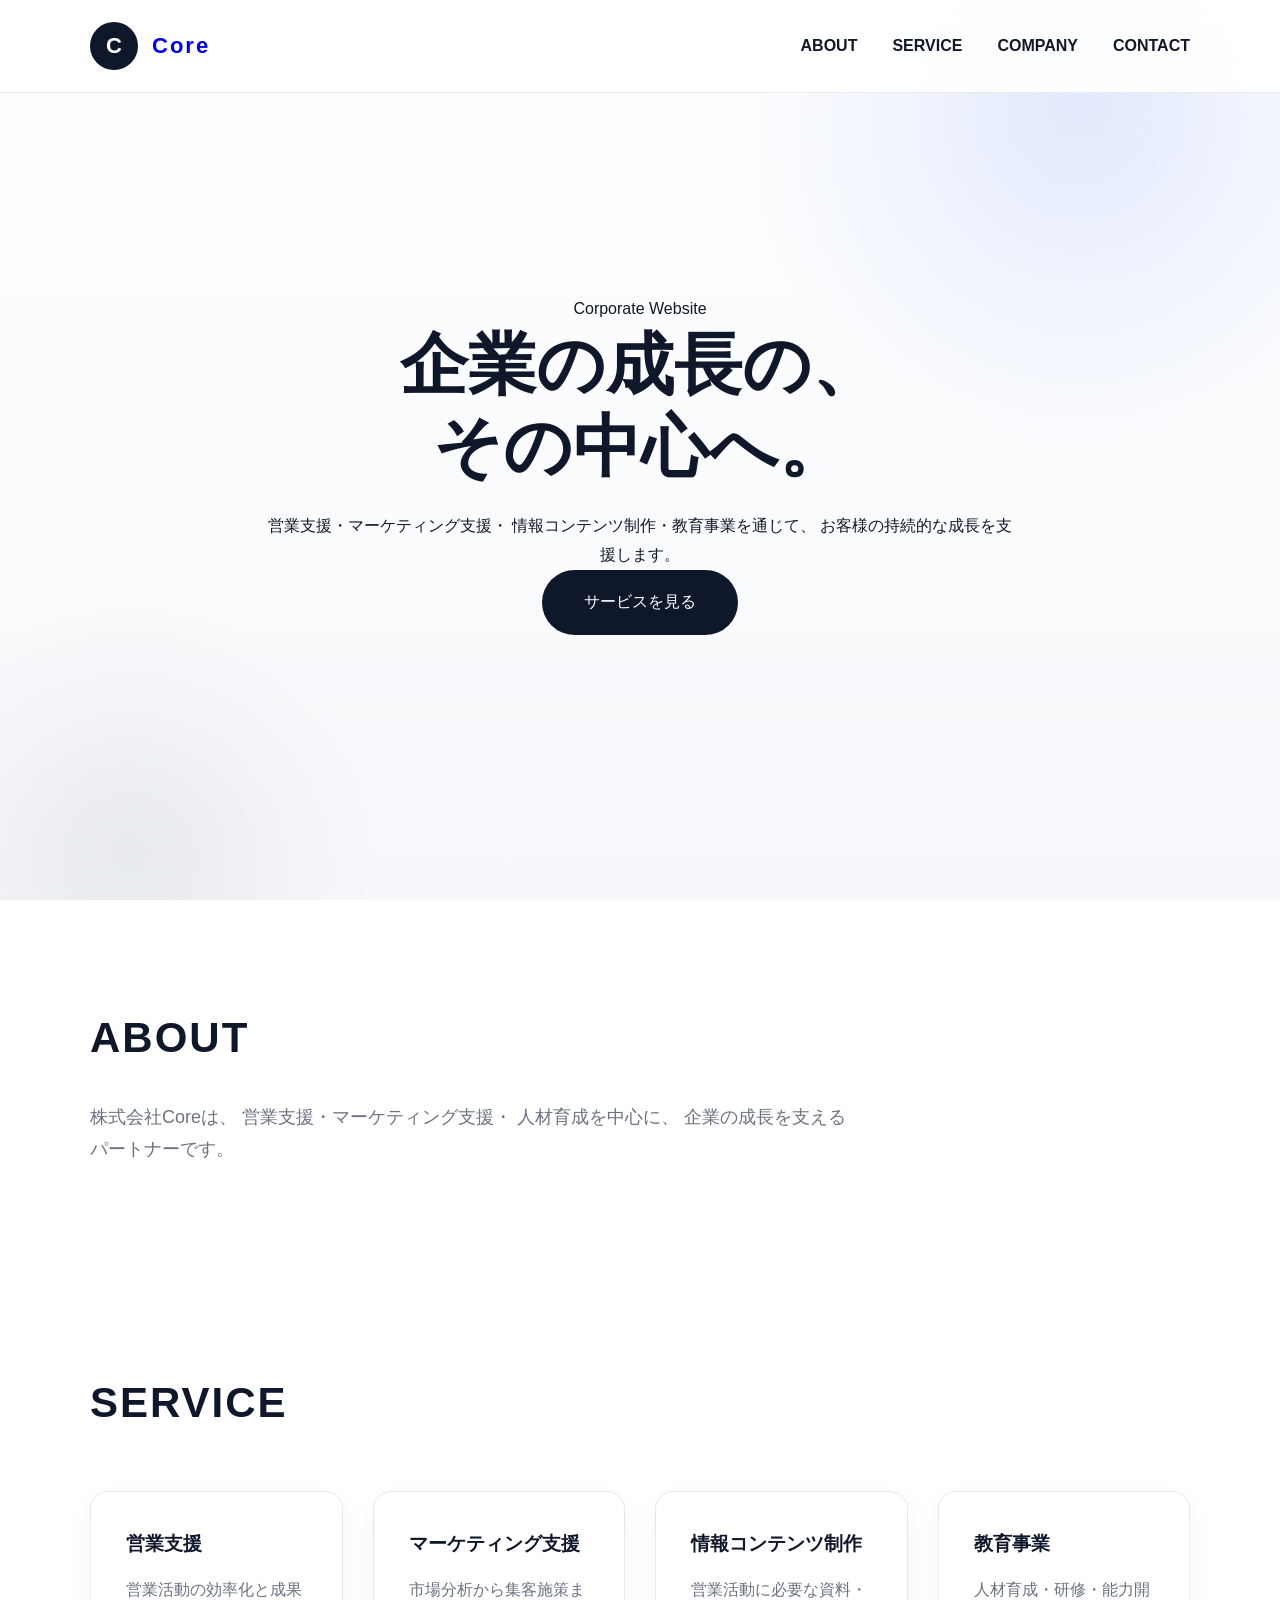
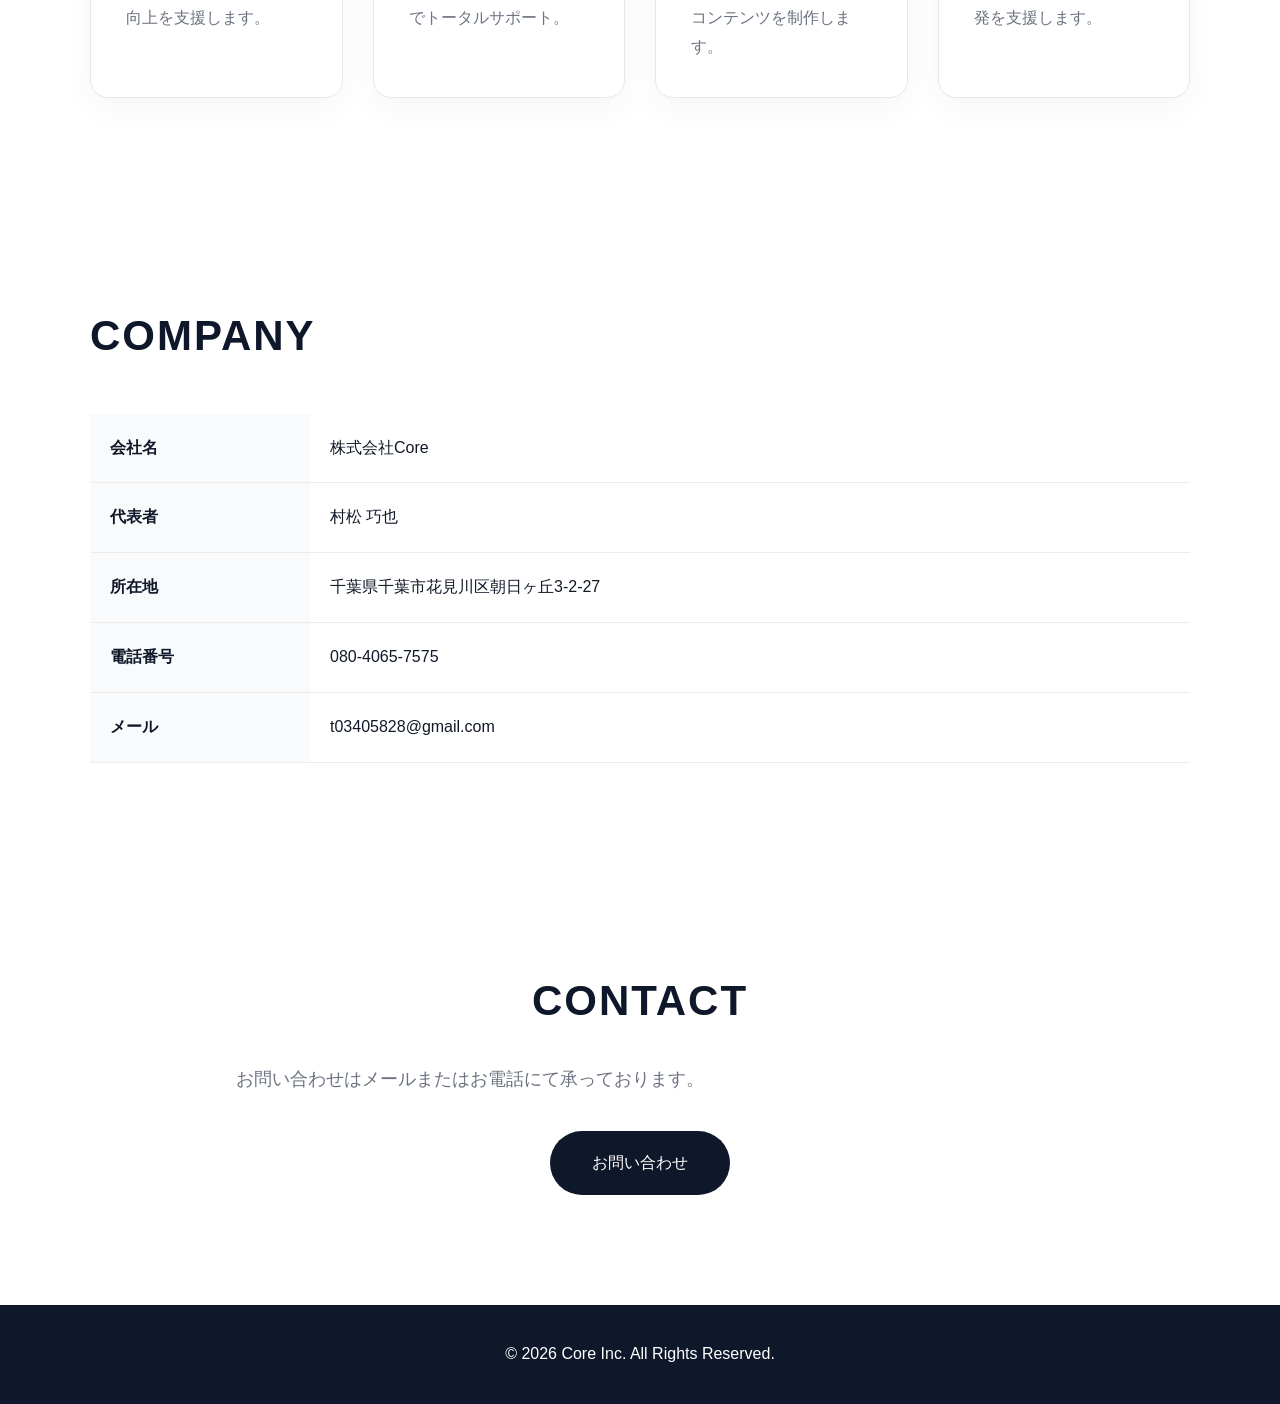
==== index.html @ c00c9715 "Add initial HTML, CSS, and JavaScript files for Core Corporate Website" ====
<!DOCTYPE html>
<html lang="ja">
<head>
    <meta charset="UTF-8">
    <meta name="viewport" content="width=device-width, initial-scale=1.0">
    <title>株式会社Core | 企業の成長の、その中心へ。</title>

    <meta name="description" content="株式会社Coreは営業支援・マーケティング支援・情報コンテンツ制作・教育事業を通じて企業の成長を支援します。">

    <link rel="stylesheet" href="css/style.css">
</head>

<body>

<header class="header">

    <div class="container">

        <a href="#" class="logo">

            <div class="logo-mark">
                C
            </div>

            <div class="logo-text">
                Core
            </div>

        </a>

        <nav>

            <ul>

                <li><a href="#about">ABOUT</a></li>

                <li><a href="#service">SERVICE</a></li>

                <li><a href="#company">COMPANY</a></li>

                <li><a href="#contact">CONTACT</a></li>

            </ul>

        </nav>

    </div>

</header>


<section class="hero">

    <div class="hero-inner">

        <p class="hero-sub">
            Corporate Website
        </p>

        <h1>

            企業の成長の、
            <br>
            その中心へ。

        </h1>

        <p class="hero-text">

            営業支援・マーケティング支援・
            情報コンテンツ制作・教育事業を通じて、
            お客様の持続的な成長を支援します。

        </p>

        <a href="#service" class="button">

            サービスを見る

        </a>

    </div>

</section>


<section id="about" class="section">

    <div class="container">

        <h2>
            ABOUT
        </h2>

        <p class="section-text">

            株式会社Coreは、
            営業支援・マーケティング支援・
            人材育成を中心に、
            企業の成長を支えるパートナーです。

        </p>

    </div>

</section>


<section id="service" class="section">

    <div class="container">

        <h2>
            SERVICE
        </h2>

        <div class="service-grid">

            <div class="card">

                <h3>
                    営業支援
                </h3>

                <p>

                    営業活動の効率化と成果向上を支援します。

                </p>

            </div>

            <div class="card">

                <h3>

                    マーケティング支援

                </h3>

                <p>

                    市場分析から集客施策までトータルサポート。

                </p>

            </div>

            <div class="card">

                <h3>

                    情報コンテンツ制作

                </h3>

                <p>

                    営業活動に必要な資料・コンテンツを制作します。

                </p>

            </div>

            <div class="card">

                <h3>

                    教育事業

                </h3>

                <p>

                    人材育成・研修・能力開発を支援します。

                </p>

            </div>

        </div>

    </div>

</section>


<section id="company" class="section">

    <div class="container">

        <h2>

            COMPANY

        </h2>

        <table class="company-table">

            <tr>

                <th>会社名</th>

                <td>株式会社Core</td>

            </tr>

            <tr>

                <th>代表者</th>

                <td>村松 巧也</td>

            </tr>

            <tr>

                <th>所在地</th>

                <td>千葉県千葉市花見川区朝日ヶ丘3-2-27</td>

            </tr>

            <tr>

                <th>電話番号</th>

                <td>080-4065-7575</td>

            </tr>

            <tr>

                <th>メール</th>

                <td>t03405828@gmail.com</td>

            </tr>

        </table>

    </div>

</section>

<section id="contact" class="section">

    <div class="container">

        <h2>

            CONTACT

        </h2>

        <p class="section-text">

            お問い合わせはメールまたはお電話にて承っております。

        </p>

        <a class="button" href="mailto:t03405828@gmail.com">

            お問い合わせ

        </a>

    </div>

</section>

<footer>

    <div class="container">

        <p>

            © 2026 Core Inc. All Rights Reserved.

        </p>

    </div>

</footer>

<script src="js/script.js"></script>

</body>
</html>
---- css/style.css ----
/* ===================================
   Core Corporate Website
   Version 1.0
=================================== */

*{
    margin:0;
    padding:0;
    box-sizing:border-box;
}

html{
    scroll-behavior:smooth;
}

body{

    font-family:
    "Yu Gothic",
    "Hiragino Sans",
    sans-serif;

    background:#ffffff;

    color:#111827;

    line-height:1.8;
}

img{
    max-width:100%;
}

a{
    text-decoration:none;
}

ul{
    list-style:none;
}

/* =======================
Container
======================= */

.container{

    width:min(1100px,90%);
    margin:auto;

}

/* =======================
Header
======================= */

.header{

    position:fixed;

    top:0;

    width:100%;

    background:rgba(255,255,255,.92);

    backdrop-filter:blur(12px);

    z-index:999;

    border-bottom:1px solid #ececec;

}

.header .container{

    display:flex;

    justify-content:space-between;

    align-items:center;

    padding:22px 0;

}

.logo{

    display:flex;

    align-items:center;

    gap:14px;

}

.logo-mark{

    width:48px;

    height:48px;

    border-radius:50%;

    background:#0F172A;

    color:white;

    display:flex;

    align-items:center;

    justify-content:center;

    font-size:22px;

    font-weight:bold;

}

.logo-text{

    font-size:22px;

    font-weight:700;

    letter-spacing:2px;

}

/* =======================
Navigation
======================= */

nav ul{

    display:flex;

    gap:35px;

}

nav a{

    color:#111827;

    font-weight:600;

    transition:.3s;

}

nav a:hover{

    color:#2563EB;

}

/* =======================
Hero
======================= */

.hero{

    min-height:100vh;

    display:flex;

    justify-content:center;

    align-items:center;

    text-align:center;

    padding:120px 20px 80px;

    background:

    linear-gradient(
    180deg,
    #ffffff,
    #f6f8fb
    );

}

.hero-inner{

    max-width:760px;

}

.catch{

    color:#2563EB;

    letter-spacing:4px;

    font-weight:700;

    margin-bottom:25px;

}

.hero h1{

    font-size:68px;

    color:#0F172A;

    line-height:1.2;

    margin-bottom:25px;

}

.lead{

    font-size:20px;

    color:#4B5563;

    margin-bottom:45px;

}

/* =======================
Button
======================= */

.button{

    display:inline-block;

    background:#0F172A;

    color:white;

    padding:18px 42px;

    border-radius:50px;

    transition:.35s;

}

.button:hover{

    background:#2563EB;

    transform:translateY(-3px);

}

/* =======================
Concept
======================= */

.concept{

    padding:120px 0;

}

.concept h2{

    font-size:54px;

    color:#0F172A;

    margin-top:80px;

}

.concept p{

    color:#6B7280;

    font-size:20px;

    margin-top:15px;

}

/* =======================
Footer
======================= */

footer{

    background:#0F172A;

    color:white;

    text-align:center;

    padding:35px 0;

}

/* =======================
Responsive
======================= */

@media(max-width:768px){

nav{

display:none;

}

.hero h1{

font-size:42px;

}

.catch{

font-size:14px;

}

.lead{

font-size:17px;

}

.concept h2{

font-size:34px;

}

}
/* ===================================
   Section
=================================== */

.section{
    padding:100px 0;
}

.section h2{
    font-size:42px;
    color:#0F172A;
    margin-bottom:25px;
    letter-spacing:2px;
}

.section-text{
    max-width:760px;
    color:#6B7280;
    font-size:18px;
}

/* ===================================
   Service
=================================== */

.service-grid{
    display:grid;
    grid-template-columns:repeat(auto-fit,minmax(240px,1fr));
    gap:30px;
    margin-top:50px;
}

.card{

    background:#fff;

    border:1px solid #e5e7eb;

    border-radius:18px;

    padding:35px;

    transition:.3s;

    box-shadow:0 10px 30px rgba(0,0,0,.04);

}

.card:hover{

    transform:translateY(-8px);

    box-shadow:0 20px 45px rgba(0,0,0,.10);

}

.card h3{

    color:#0F172A;

    margin-bottom:15px;

}

.card p{

    color:#6B7280;

}

/* ===================================
   Company
=================================== */

.company-table{

    width:100%;

    border-collapse:collapse;

    margin-top:40px;

}

.company-table th,
.company-table td{

    padding:20px;

    border-bottom:1px solid #ececec;

}

.company-table th{

    width:220px;

    background:#f8fafc;

    text-align:left;

}

/* ===================================
   Contact
=================================== */

#contact{

    text-align:center;

}

#contact .button{

    margin-top:35px;

}

/* ===================================
   Hero Animation
=================================== */

.hero-inner{

    animation:fadeUp 1s ease;

}

@keyframes fadeUp{

    from{

        opacity:0;

        transform:translateY(30px);

    }

    to{

        opacity:1;

        transform:translateY(0);

    }

}
/* =========================
Scroll Animation
========================= */

.section{

    opacity:0;

    transform:translateY(60px);

    transition:1s;

}

.section.show{

    opacity:1;

    transform:translateY(0);

}

/* =========================
Scroll Animation
========================= */

.section{

    opacity:0;

    transform:translateY(60px);

    transition:1s;

}

.section.show{

    opacity:1;

    transform:translateY(0);

}

/* ===========================
   Premium Design Upgrade
=========================== */

/* Hero背景 */

.hero{

    position:relative;
    overflow:hidden;

}

.hero::before{

    content:"";

    position:absolute;

    width:700px;
    height:700px;

    background:radial-gradient(circle,#2563EB22,transparent 70%);

    top:-250px;
    right:-150px;

    border-radius:50%;

}

.hero::after{

    content:"";

    position:absolute;

    width:500px;
    height:500px;

    background:radial-gradient(circle,#0F172A10,transparent 70%);

    bottom:-200px;
    left:-120px;

    border-radius:50%;

}

/* Heroを前面へ */

.hero-inner{

    position:relative;
    z-index:2;

}

/* カード */

.card{

    backdrop-filter:blur(12px);

}

/* ボタン */

.button{

    position:relative;

    overflow:hidden;

}

.button::before{

    content:"";

    position:absolute;

    left:-120%;

    top:0;

    width:100%;
    height:100%;

    background:

    linear-gradient(
        90deg,
        transparent,
        rgba(255,255,255,.45),
        transparent
    );

    transition:.8s;

}

.button:hover::before{

    left:120%;

}

/* ロゴ */

.logo-mark{

    transition:.4s;

}

.logo:hover .logo-mark{

    transform:rotate(360deg);

    background:#2563EB;

}
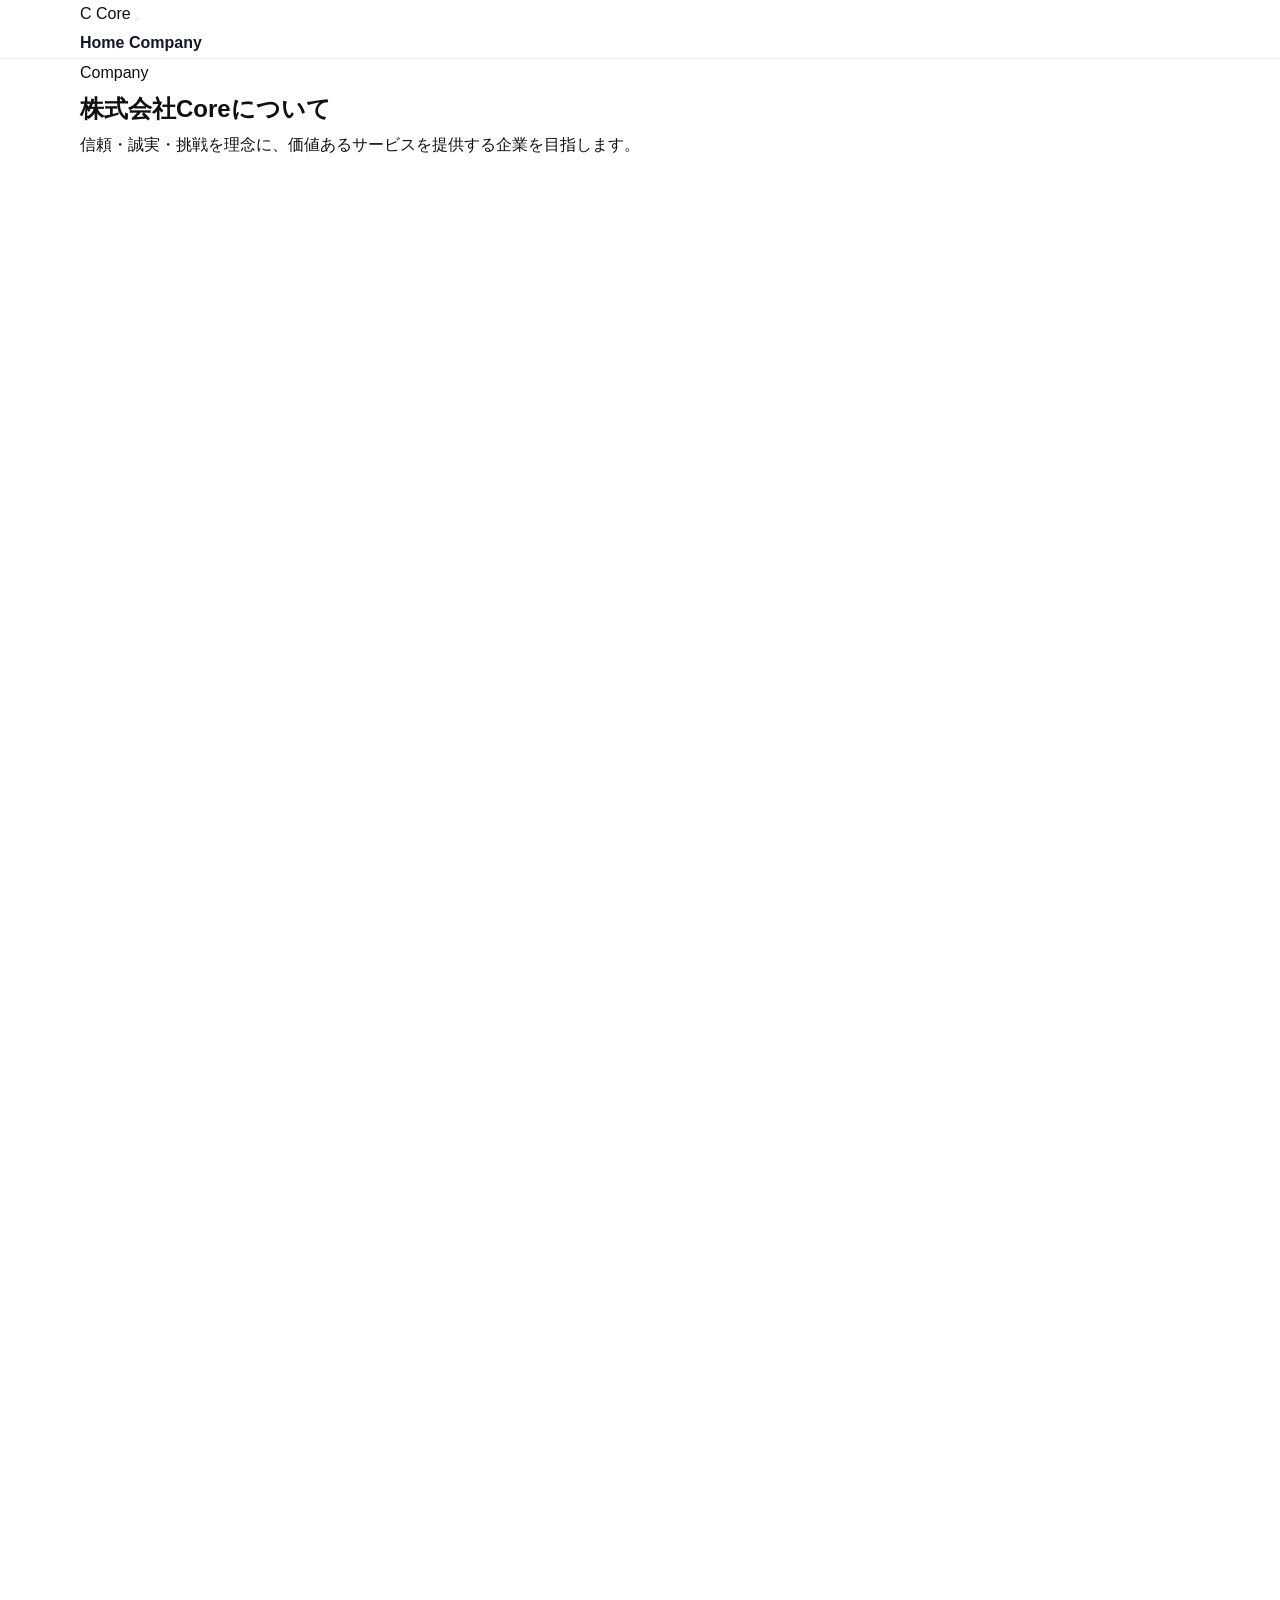
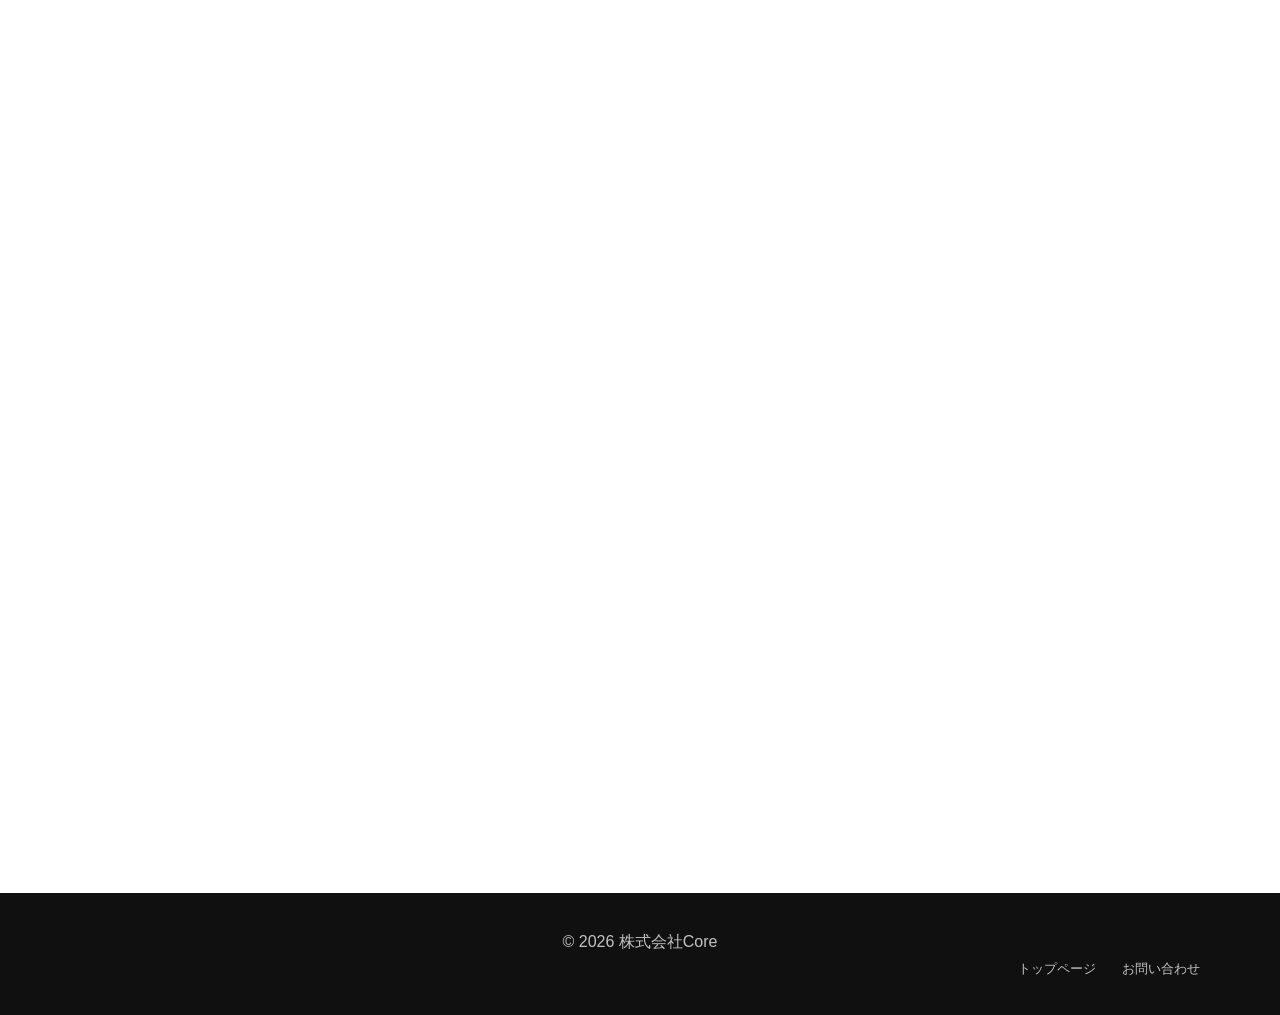
==== commit b2c28606: "サービス・お問い合わせ・プライバシーページを追加" ====
--- a/index.html
+++ b/index.html
@@ -1,289 +1,137 @@
 <!DOCTYPE html>
 <html lang="ja">
 <head>
-    <meta charset="UTF-8">
-    <meta name="viewport" content="width=device-width, initial-scale=1.0">
-    <title>株式会社Core | 企業の成長の、その中心へ。</title>
+  <meta charset="UTF-8" />
+  <meta name="viewport" content="width=device-width, initial-scale=1.0" />
+  <title>Company | 株式会社Core</title>
+  <meta name="description" content="株式会社Coreについて。代表メッセージ、会社概要、ミッション、ビジョン、バリューをご紹介します。" />
+  <meta name="theme-color" content="#ffffff" />
+  <link rel="canonical" href="https://example.com/company.html" />
+  <link rel="stylesheet" href="./css/style.css" />
+</head>
+<body>
+  <header class="site-header">
+    <div class="container nav-wrap">
+      <a href="./index.html" class="brand">
+        <span class="brand-mark">C</span>
+        <span class="brand-text">Core</span>
+      </a>
+      <button class="nav-toggle" aria-label="メニューを開閉" aria-expanded="false">
+        <span></span>
+        <span></span>
+        <span></span>
+      </button>
+      <nav class="nav-menu">
+        <a href="./index.html">Home</a>
+        <a href="./company.html">Company</a>
+      </nav>
+    </div>
+  </header>
 
-    <meta name="description" content="株式会社Coreは営業支援・マーケティング支援・情報コンテンツ制作・教育事業を通じて企業の成長を支援します。">
+  <main>
+    <section class="page-hero">
+      <div class="container reveal">
+        <p class="eyebrow">Company</p>
+        <h1>株式会社Coreについて</h1>
+        <p>信頼・誠実・挑戦を理念に、価値あるサービスを提供する企業を目指します。</p>
+      </div>
+    </section>
 
-    <link rel="stylesheet" href="css/style.css">
-</head>
-
-<body>
-
-<header class="header">
-
-    <div class="container">
-
-        <a href="#" class="logo">
-
-            <div class="logo-mark">
-                C
-            </div>
-
-            <div class="logo-text">
-                Core
-            </div>
-
-        </a>
-
-        <nav>
-
-            <ul>
-
-                <li><a href="#about">ABOUT</a></li>
-
-                <li><a href="#service">SERVICE</a></li>
-
-                <li><a href="#company">COMPANY</a></li>
-
-                <li><a href="#contact">CONTACT</a></li>
-
-            </ul>
-
-        </nav>
-
-    </div>
-
-</header>
-
-
-<section class="hero">
-
-    <div class="hero-inner">
-
-        <p class="hero-sub">
-            Corporate Website
-        </p>
-
-        <h1>
-
-            企業の成長の、
-            <br>
-            その中心へ。
-
-        </h1>
-
-        <p class="hero-text">
-
-            営業支援・マーケティング支援・
-            情報コンテンツ制作・教育事業を通じて、
-            お客様の持続的な成長を支援します。
-
-        </p>
-
-        <a href="#service" class="button">
-
-            サービスを見る
-
-        </a>
-
-    </div>
-
-</section>
-
-
-<section id="about" class="section">
-
-    <div class="container">
-
-        <h2>
-            ABOUT
-        </h2>
-
-        <p class="section-text">
-
-            株式会社Coreは、
-            営業支援・マーケティング支援・
-            人材育成を中心に、
-            企業の成長を支えるパートナーです。
-
-        </p>
-
-    </div>
-
-</section>
-
-
-<section id="service" class="section">
-
-    <div class="container">
-
-        <h2>
-            SERVICE
-        </h2>
-
-        <div class="service-grid">
-
-            <div class="card">
-
-                <h3>
-                    営業支援
-                </h3>
-
-                <p>
-
-                    営業活動の効率化と成果向上を支援します。
-
-                </p>
-
-            </div>
-
-            <div class="card">
-
-                <h3>
-
-                    マーケティング支援
-
-                </h3>
-
-                <p>
-
-                    市場分析から集客施策までトータルサポート。
-
-                </p>
-
-            </div>
-
-            <div class="card">
-
-                <h3>
-
-                    情報コンテンツ制作
-
-                </h3>
-
-                <p>
-
-                    営業活動に必要な資料・コンテンツを制作します。
-
-                </p>
-
-            </div>
-
-            <div class="card">
-
-                <h3>
-
-                    教育事業
-
-                </h3>
-
-                <p>
-
-                    人材育成・研修・能力開発を支援します。
-
-                </p>
-
-            </div>
-
+    <section class="section">
+      <div class="container">
+        <div class="section-heading reveal">
+          <p class="eyebrow">Representative Message</p>
+          <h2>代表メッセージ</h2>
         </div>
 
+        <article class="card reveal">
+          <p>
+            株式会社Coreは、<br />
+            「信頼・誠実・挑戦」を理念に、お客様一人ひとりに寄り添い、<br />
+            価値あるサービスを提供することを使命としております。
+          </p>
+          <p>
+            変化の激しい時代だからこそ、<br />
+            柔軟な発想と迅速な行動力で、<br />
+            常にお客様に最適なご提案を行います。
+          </p>
+          <p>
+            今後も社会に必要とされる企業を目指し、<br />
+            社員一同、挑戦を続けてまいります。
+          </p>
+        </article>
+      </div>
+    </section>
+
+    <section class="section section-alt">
+      <div class="container">
+        <div class="section-heading reveal">
+          <p class="eyebrow">Company Overview</p>
+          <h2>会社概要</h2>
+        </div>
+
+        <div class="grid grid-2">
+          <article class="card reveal">
+            <h3>基本情報</h3>
+            <ul class="info-list">
+              <li><strong>会社名</strong><span>株式会社Core</span></li>
+              <li><strong>代表取締役</strong><span>小林 秀仁</span></li>
+              <li><strong>設立</strong><span>2025年</span></li>
+            </ul>
+          </article>
+
+          <article class="card reveal">
+            <h3>事業内容</h3>
+            <ul class="feature-list">
+              <li>工具・機械メンテナンス事業</li>
+              <li>製造業向け技術サポート</li>
+              <li>教育・研修事業</li>
+              <li>部品・消耗品販売</li>
+              <li>Web制作</li>
+              <li>システム開発</li>
+            </ul>
+          </article>
+        </div>
+      </div>
+    </section>
+
+    <section class="section">
+      <div class="container">
+        <div class="grid grid-3">
+          <article class="card reveal">
+            <h3>Mission</h3>
+            <p>「企業の課題を解決し、未来を創る。」</p>
+          </article>
+
+          <article class="card reveal">
+            <h3>Vision</h3>
+            <p>「日本中の企業から必要とされる存在へ。」</p>
+          </article>
+
+          <article class="card reveal">
+            <h3>Value</h3>
+            <ul class="feature-list">
+              <li>誠実</li>
+              <li>挑戦</li>
+              <li>スピード</li>
+              <li>品質</li>
+            </ul>
+          </article>
+        </div>
+      </div>
+    </section>
+  </main>
+
+  <footer class="site-footer">
+    <div class="container footer-wrap">
+      <p>© <span id="year"></span> 株式会社Core</p>
+      <div class="footer-links">
+        <a href="./index.html">トップページ</a>
+        <a href="mailto:t03405828@gmail.com">お問い合わせ</a>
+      </div>
     </div>
+  </footer>
 
-</section>
-
-
-<section id="company" class="section">
-
-    <div class="container">
-
-        <h2>
-
-            COMPANY
-
-        </h2>
-
-        <table class="company-table">
-
-            <tr>
-
-                <th>会社名</th>
-
-                <td>株式会社Core</td>
-
-            </tr>
-
-            <tr>
-
-                <th>代表者</th>
-
-                <td>村松 巧也</td>
-
-            </tr>
-
-            <tr>
-
-                <th>所在地</th>
-
-                <td>千葉県千葉市花見川区朝日ヶ丘3-2-27</td>
-
-            </tr>
-
-            <tr>
-
-                <th>電話番号</th>
-
-                <td>080-4065-7575</td>
-
-            </tr>
-
-            <tr>
-
-                <th>メール</th>
-
-                <td>t03405828@gmail.com</td>
-
-            </tr>
-
-        </table>
-
-    </div>
-
-</section>
-
-<section id="contact" class="section">
-
-    <div class="container">
-
-        <h2>
-
-            CONTACT
-
-        </h2>
-
-        <p class="section-text">
-
-            お問い合わせはメールまたはお電話にて承っております。
-
-        </p>
-
-        <a class="button" href="mailto:t03405828@gmail.com">
-
-            お問い合わせ
-
-        </a>
-
-    </div>
-
-</section>
-
-<footer>
-
-    <div class="container">
-
-        <p>
-
-            © 2026 Core Inc. All Rights Reserved.
-
-        </p>
-
-    </div>
-
-</footer>
-
-<script src="js/script.js"></script>
-
+  <script src="./js/script.js"></script>
 </body>
 </html>
--- a/css/style.css
+++ b/css/style.css
@@ -649,4 +649,832 @@
 
     background:#2563EB;
 
+}
+
+/* ========================================
+   Core 下層ページ共通デザイン
+======================================== */
+
+:root {
+  --core-black: #101010;
+  --core-dark: #1a1a1a;
+  --core-gray: #6c6c6c;
+  --core-light: #f6f6f4;
+  --core-white: #ffffff;
+  --core-gold: #b49a68;
+  --core-border: #e2e2de;
+  --core-shadow: 0 20px 60px rgba(0, 0, 0, 0.08);
+}
+
+* {
+  box-sizing: border-box;
+}
+
+html {
+  scroll-behavior: smooth;
+}
+
+body {
+  margin: 0;
+  color: var(--core-black);
+  background: var(--core-white);
+  font-family:
+    "Noto Sans JP",
+    "Hiragino Kaku Gothic ProN",
+    "Yu Gothic",
+    Meiryo,
+    sans-serif;
+  line-height: 1.8;
+}
+
+img {
+  display: block;
+  max-width: 100%;
+}
+
+a {
+  color: inherit;
+  text-decoration: none;
+}
+
+button,
+input,
+select,
+textarea {
+  font: inherit;
+}
+
+.container {
+  width: min(1120px, calc(100% - 48px));
+  margin: 0 auto;
+}
+
+/* ヘッダー */
+
+.site-header {
+  position: sticky;
+  top: 0;
+  z-index: 1000;
+  background: rgba(255, 255, 255, 0.94);
+  border-bottom: 1px solid rgba(0, 0, 0, 0.07);
+  backdrop-filter: blur(18px);
+}
+
+.header-inner {
+  min-height: 82px;
+  display: flex;
+  align-items: center;
+  justify-content: space-between;
+}
+
+.logo,
+.footer-logo {
+  display: inline-flex;
+  align-items: center;
+  gap: 12px;
+}
+
+.logo-mark {
+  width: 42px;
+  height: 42px;
+  display: inline-grid;
+  place-items: center;
+  color: var(--core-white);
+  background: var(--core-black);
+  border-radius: 50%;
+  font-family: Georgia, serif;
+  font-size: 24px;
+}
+
+.logo-text {
+  font-family: Georgia, "Times New Roman", serif;
+  font-size: 27px;
+  letter-spacing: 0.08em;
+}
+
+.global-nav {
+  display: flex;
+  align-items: center;
+  gap: 34px;
+}
+
+.global-nav a {
+  position: relative;
+  font-size: 14px;
+  letter-spacing: 0.08em;
+}
+
+.global-nav a:not(.nav-contact)::after {
+  content: "";
+  position: absolute;
+  left: 0;
+  bottom: -8px;
+  width: 0;
+  height: 1px;
+  background: var(--core-black);
+  transition: width 0.3s ease;
+}
+
+.global-nav a:hover::after,
+.global-nav a.is-current::after {
+  width: 100%;
+}
+
+.nav-contact {
+  padding: 11px 23px;
+  color: var(--core-white);
+  background: var(--core-black);
+  border: 1px solid var(--core-black);
+  transition: 0.3s ease;
+}
+
+.nav-contact:hover {
+  color: var(--core-black);
+  background: transparent;
+}
+
+.menu-toggle {
+  display: none;
+  width: 42px;
+  height: 42px;
+  padding: 8px;
+  background: none;
+  border: 0;
+  cursor: pointer;
+}
+
+.menu-toggle span {
+  display: block;
+  width: 100%;
+  height: 1px;
+  margin: 7px 0;
+  background: var(--core-black);
+  transition: 0.3s ease;
+}
+
+/* 下層ページ ヒーロー */
+
+.sub-hero {
+  position: relative;
+  min-height: 430px;
+  display: flex;
+  align-items: center;
+  overflow: hidden;
+  color: var(--core-white);
+  background:
+    linear-gradient(120deg, #111111 0%, #292929 65%, #4a443a 100%);
+}
+
+.sub-hero::before {
+  content: "";
+  position: absolute;
+  top: -130px;
+  right: -100px;
+  width: 460px;
+  height: 460px;
+  border: 1px solid rgba(255, 255, 255, 0.12);
+  border-radius: 50%;
+}
+
+.sub-hero::after {
+  content: "";
+  position: absolute;
+  right: 160px;
+  bottom: -180px;
+  width: 340px;
+  height: 340px;
+  border: 1px solid rgba(255, 255, 255, 0.08);
+  border-radius: 50%;
+}
+
+.sub-hero-overlay {
+  position: absolute;
+  inset: 0;
+  background:
+    linear-gradient(
+      90deg,
+      rgba(0, 0, 0, 0.28),
+      rgba(0, 0, 0, 0.03)
+    );
+}
+
+.sub-hero-content {
+  position: relative;
+  z-index: 2;
+  padding: 80px 0;
+}
+
+.sub-hero-content h1 {
+  margin: 4px 0 10px;
+  font-family: Georgia, "Times New Roman", serif;
+  font-size: clamp(54px, 8vw, 104px);
+  font-weight: 400;
+  line-height: 1;
+  letter-spacing: 0.02em;
+}
+
+.sub-hero-content > p:last-child {
+  margin: 20px 0 0;
+  font-size: 15px;
+  letter-spacing: 0.15em;
+}
+
+/* セクション共通 */
+
+.section {
+  padding: 110px 0;
+}
+
+.section-alt {
+  background: var(--core-light);
+}
+
+.section-heading {
+  max-width: 780px;
+  margin-bottom: 58px;
+}
+
+.section-label {
+  margin: 0 0 12px;
+  color: var(--core-gold);
+  font-size: 12px;
+  font-weight: 700;
+  letter-spacing: 0.22em;
+}
+
+.section-heading h2,
+.cta-box h2 {
+  margin: 0;
+  font-family: Georgia, "Times New Roman", serif;
+  font-size: clamp(34px, 5vw, 58px);
+  font-weight: 400;
+  line-height: 1.4;
+  letter-spacing: 0.02em;
+}
+
+.section-description {
+  max-width: 720px;
+  margin: 24px 0 0;
+  color: var(--core-gray);
+  font-size: 16px;
+}
+
+/* サービス */
+
+.service-grid {
+  display: grid;
+  grid-template-columns: repeat(3, 1fr);
+  gap: 24px;
+}
+
+.service-card {
+  position: relative;
+  min-height: 370px;
+  padding: 38px 34px;
+  overflow: hidden;
+  background: var(--core-white);
+  border: 1px solid var(--core-border);
+  transition:
+    transform 0.35s ease,
+    box-shadow 0.35s ease,
+    border-color 0.35s ease;
+}
+
+.service-card:hover {
+  transform: translateY(-9px);
+  border-color: rgba(180, 154, 104, 0.45);
+  box-shadow: var(--core-shadow);
+}
+
+.service-number {
+  position: absolute;
+  top: 20px;
+  right: 24px;
+  color: #ddddda;
+  font-family: Georgia, serif;
+  font-size: 54px;
+  line-height: 1;
+}
+
+.service-icon {
+  width: 58px;
+  height: 58px;
+  display: grid;
+  place-items: center;
+  margin-bottom: 48px;
+  color: var(--core-white);
+  background: var(--core-black);
+  border-radius: 50%;
+  font-family: Georgia, serif;
+  font-size: 22px;
+}
+
+.service-card h3 {
+  margin: 0 0 18px;
+  font-family: Georgia, "Yu Mincho", serif;
+  font-size: 25px;
+  font-weight: 500;
+  line-height: 1.5;
+}
+
+.service-card p {
+  margin: 0;
+  color: var(--core-gray);
+  font-size: 14px;
+}
+
+/* 選ばれる理由 */
+
+.reason-grid {
+  display: grid;
+  grid-template-columns: repeat(4, 1fr);
+  border-top: 1px solid var(--core-border);
+  border-left: 1px solid var(--core-border);
+}
+
+.reason-card {
+  min-height: 270px;
+  padding: 34px 27px;
+  background: var(--core-white);
+  border-right: 1px solid var(--core-border);
+  border-bottom: 1px solid var(--core-border);
+  transition: 0.3s ease;
+}
+
+.reason-card:hover {
+  transform: translateY(-5px);
+  box-shadow: var(--core-shadow);
+}
+
+.reason-number {
+  display: block;
+  margin-bottom: 38px;
+  color: var(--core-gold);
+  font-family: Georgia, serif;
+  font-size: 14px;
+  letter-spacing: 0.1em;
+}
+
+.reason-card h3 {
+  margin: 0 0 15px;
+  font-size: 20px;
+}
+
+.reason-card p {
+  margin: 0;
+  color: var(--core-gray);
+  font-size: 14px;
+}
+
+/* ご依頼の流れ */
+
+.process-list {
+  border-top: 1px solid var(--core-border);
+}
+
+.process-item {
+  display: grid;
+  grid-template-columns: 140px 1fr;
+  gap: 30px;
+  padding: 38px 10px;
+  border-bottom: 1px solid var(--core-border);
+}
+
+.process-number {
+  color: var(--core-gold);
+  font-family: Georgia, serif;
+  font-size: 38px;
+}
+
+.process-item h3 {
+  margin: 0 0 8px;
+  font-size: 22px;
+}
+
+.process-item p {
+  margin: 0;
+  color: var(--core-gray);
+}
+
+/* ボタン・CTA */
+
+.button {
+  min-width: 220px;
+  min-height: 58px;
+  display: inline-flex;
+  align-items: center;
+  justify-content: center;
+  padding: 15px 30px;
+  color: var(--core-white);
+  background: var(--core-black);
+  border: 1px solid var(--core-black);
+  cursor: pointer;
+  transition: 0.3s ease;
+}
+
+.button:hover {
+  color: var(--core-black);
+  background: var(--core-white);
+}
+
+.cta-box {
+  padding: 80px 70px;
+  color: var(--core-white);
+  text-align: center;
+  background:
+    linear-gradient(120deg, #131313 0%, #302d28 100%);
+}
+
+.cta-box .section-label {
+  color: #d7c296;
+}
+
+.cta-box p:not(.section-label) {
+  margin: 22px 0 35px;
+  color: rgba(255, 255, 255, 0.72);
+}
+
+.button-light {
+  color: var(--core-black);
+  background: var(--core-white);
+  border-color: var(--core-white);
+}
+
+.button-light:hover {
+  color: var(--core-white);
+  background: transparent;
+}
+
+/* お問い合わせ */
+
+.contact-container {
+  max-width: 1120px;
+}
+
+.contact-layout {
+  display: grid;
+  grid-template-columns: 0.82fr 1.4fr;
+  gap: 70px;
+  align-items: start;
+}
+
+.contact-information {
+  display: grid;
+  gap: 20px;
+}
+
+.contact-info-card {
+  padding: 30px;
+  background: var(--core-light);
+  border-left: 3px solid var(--core-gold);
+}
+
+.contact-info-card h3 {
+  margin: 0 0 12px;
+  font-size: 20px;
+}
+
+.contact-info-card p:not(.section-label) {
+  margin: 0;
+  color: var(--core-gray);
+  font-size: 14px;
+}
+
+.contact-form-wrap {
+  padding: 48px;
+  background: var(--core-white);
+  border: 1px solid var(--core-border);
+  box-shadow: var(--core-shadow);
+}
+
+.contact-form {
+  display: grid;
+  gap: 27px;
+}
+
+.form-group label {
+  display: block;
+  margin-bottom: 9px;
+  font-size: 14px;
+  font-weight: 600;
+}
+
+.required {
+  display: inline-block;
+  margin-left: 7px;
+  padding: 1px 7px;
+  color: var(--core-white);
+  background: var(--core-black);
+  font-size: 10px;
+  font-weight: 400;
+}
+
+.form-group input,
+.form-group select,
+.form-group textarea {
+  width: 100%;
+  padding: 15px 16px;
+  color: var(--core-black);
+  background: #fafafa;
+  border: 1px solid #d7d7d3;
+  border-radius: 0;
+  outline: none;
+  transition: 0.25s ease;
+}
+
+.form-group textarea {
+  resize: vertical;
+}
+
+.form-group input:focus,
+.form-group select:focus,
+.form-group textarea:focus {
+  background: var(--core-white);
+  border-color: var(--core-black);
+  box-shadow: 0 0 0 3px rgba(0, 0, 0, 0.06);
+}
+
+.form-check label {
+  display: flex;
+  align-items: flex-start;
+  gap: 10px;
+  font-size: 13px;
+}
+
+.form-check input {
+  margin-top: 6px;
+}
+
+.form-check a {
+  border-bottom: 1px solid var(--core-black);
+}
+
+.form-submit {
+  width: 100%;
+}
+
+.form-note {
+  margin: -10px 0 0;
+  color: var(--core-gray);
+  text-align: center;
+  font-size: 12px;
+}
+
+/* プライバシーポリシー */
+
+.privacy-content {
+  max-width: 900px;
+  margin: 0 auto;
+}
+
+.privacy-intro {
+  margin: 0 0 55px;
+  padding: 30px;
+  background: var(--core-light);
+}
+
+.privacy-section {
+  padding: 34px 0;
+  border-bottom: 1px solid var(--core-border);
+}
+
+.privacy-section h2 {
+  margin: 0 0 17px;
+  font-size: 22px;
+}
+
+.privacy-section p {
+  margin: 0;
+  color: var(--core-gray);
+}
+
+.privacy-section ul {
+  margin: 18px 0 0;
+  padding-left: 24px;
+  color: var(--core-gray);
+}
+
+.privacy-section .button {
+  margin-top: 25px;
+}
+
+.privacy-date {
+  margin-top: 50px;
+  text-align: right;
+}
+
+.privacy-date p {
+  margin: 4px 0;
+}
+
+/* フッター */
+
+.site-footer {
+  color: rgba(255, 255, 255, 0.75);
+  background: #101010;
+}
+
+.footer-inner {
+  min-height: 220px;
+  display: flex;
+  align-items: center;
+  justify-content: space-between;
+  gap: 50px;
+}
+
+.footer-logo {
+  color: var(--core-white);
+}
+
+.footer-logo .logo-mark {
+  color: var(--core-black);
+  background: var(--core-white);
+}
+
+.footer-company p {
+  margin: 13px 0 0;
+  font-size: 13px;
+}
+
+.footer-links {
+  display: flex;
+  flex-wrap: wrap;
+  justify-content: flex-end;
+  gap: 14px 26px;
+}
+
+.footer-links a {
+  font-size: 13px;
+  transition: color 0.25s ease;
+}
+
+.footer-links a:hover {
+  color: var(--core-white);
+}
+
+.footer-bottom {
+  padding: 19px 0;
+  border-top: 1px solid rgba(255, 255, 255, 0.12);
+}
+
+.footer-bottom p {
+  margin: 0;
+  font-size: 11px;
+  letter-spacing: 0.08em;
+}
+
+/* スクロール表示アニメーション */
+
+.reveal {
+  opacity: 0;
+  transform: translateY(28px);
+  transition:
+    opacity 0.8s ease,
+    transform 0.8s ease;
+}
+
+.reveal.is-visible {
+  opacity: 1;
+  transform: translateY(0);
+}
+
+/* タブレット */
+
+@media (max-width: 900px) {
+  .service-grid {
+    grid-template-columns: repeat(2, 1fr);
+  }
+
+  .reason-grid {
+    grid-template-columns: repeat(2, 1fr);
+  }
+
+  .contact-layout {
+    grid-template-columns: 1fr;
+    gap: 45px;
+  }
+
+  .footer-inner {
+    padding: 60px 0;
+    align-items: flex-start;
+    flex-direction: column;
+  }
+
+  .footer-links {
+    justify-content: flex-start;
+  }
+}
+
+/* スマートフォン */
+
+@media (max-width: 700px) {
+  .container {
+    width: min(100% - 32px, 1120px);
+  }
+
+  .header-inner {
+    min-height: 68px;
+  }
+
+  .logo-mark {
+    width: 37px;
+    height: 37px;
+    font-size: 21px;
+  }
+
+  .logo-text {
+    font-size: 23px;
+  }
+
+  .menu-toggle {
+    position: relative;
+    z-index: 1002;
+    display: block;
+  }
+
+  .global-nav {
+    position: fixed;
+    inset: 0;
+    z-index: 1001;
+    display: flex;
+    flex-direction: column;
+    justify-content: center;
+    gap: 30px;
+    visibility: hidden;
+    opacity: 0;
+    background: rgba(255, 255, 255, 0.98);
+    transition: 0.3s ease;
+  }
+
+  .global-nav.is-open {
+    visibility: visible;
+    opacity: 1;
+  }
+
+  .global-nav a {
+    font-size: 18px;
+  }
+
+  .nav-contact {
+    min-width: 190px;
+    text-align: center;
+  }
+
+  .menu-toggle.is-open span:nth-child(1) {
+    transform: translateY(8px) rotate(45deg);
+  }
+
+  .menu-toggle.is-open span:nth-child(2) {
+    opacity: 0;
+  }
+
+  .menu-toggle.is-open span:nth-child(3) {
+    transform: translateY(-8px) rotate(-45deg);
+  }
+
+  .sub-hero {
+    min-height: 350px;
+  }
+
+  .sub-hero-content {
+    padding: 60px 0;
+  }
+
+  .section {
+    padding: 76px 0;
+  }
+
+  .section-heading {
+    margin-bottom: 38px;
+  }
+
+  .service-grid,
+  .reason-grid {
+    grid-template-columns: 1fr;
+  }
+
+  .service-card {
+    min-height: auto;
+  }
+
+  .process-item {
+    grid-template-columns: 70px 1fr;
+    gap: 15px;
+  }
+
+  .process-number {
+    font-size: 29px;
+  }
+
+  .cta-box {
+    padding: 58px 24px;
+  }
+
+  .contact-form-wrap {
+    padding: 29px 20px;
+  }
+
+  .footer-links {
+    flex-direction: column;
+  }
 }
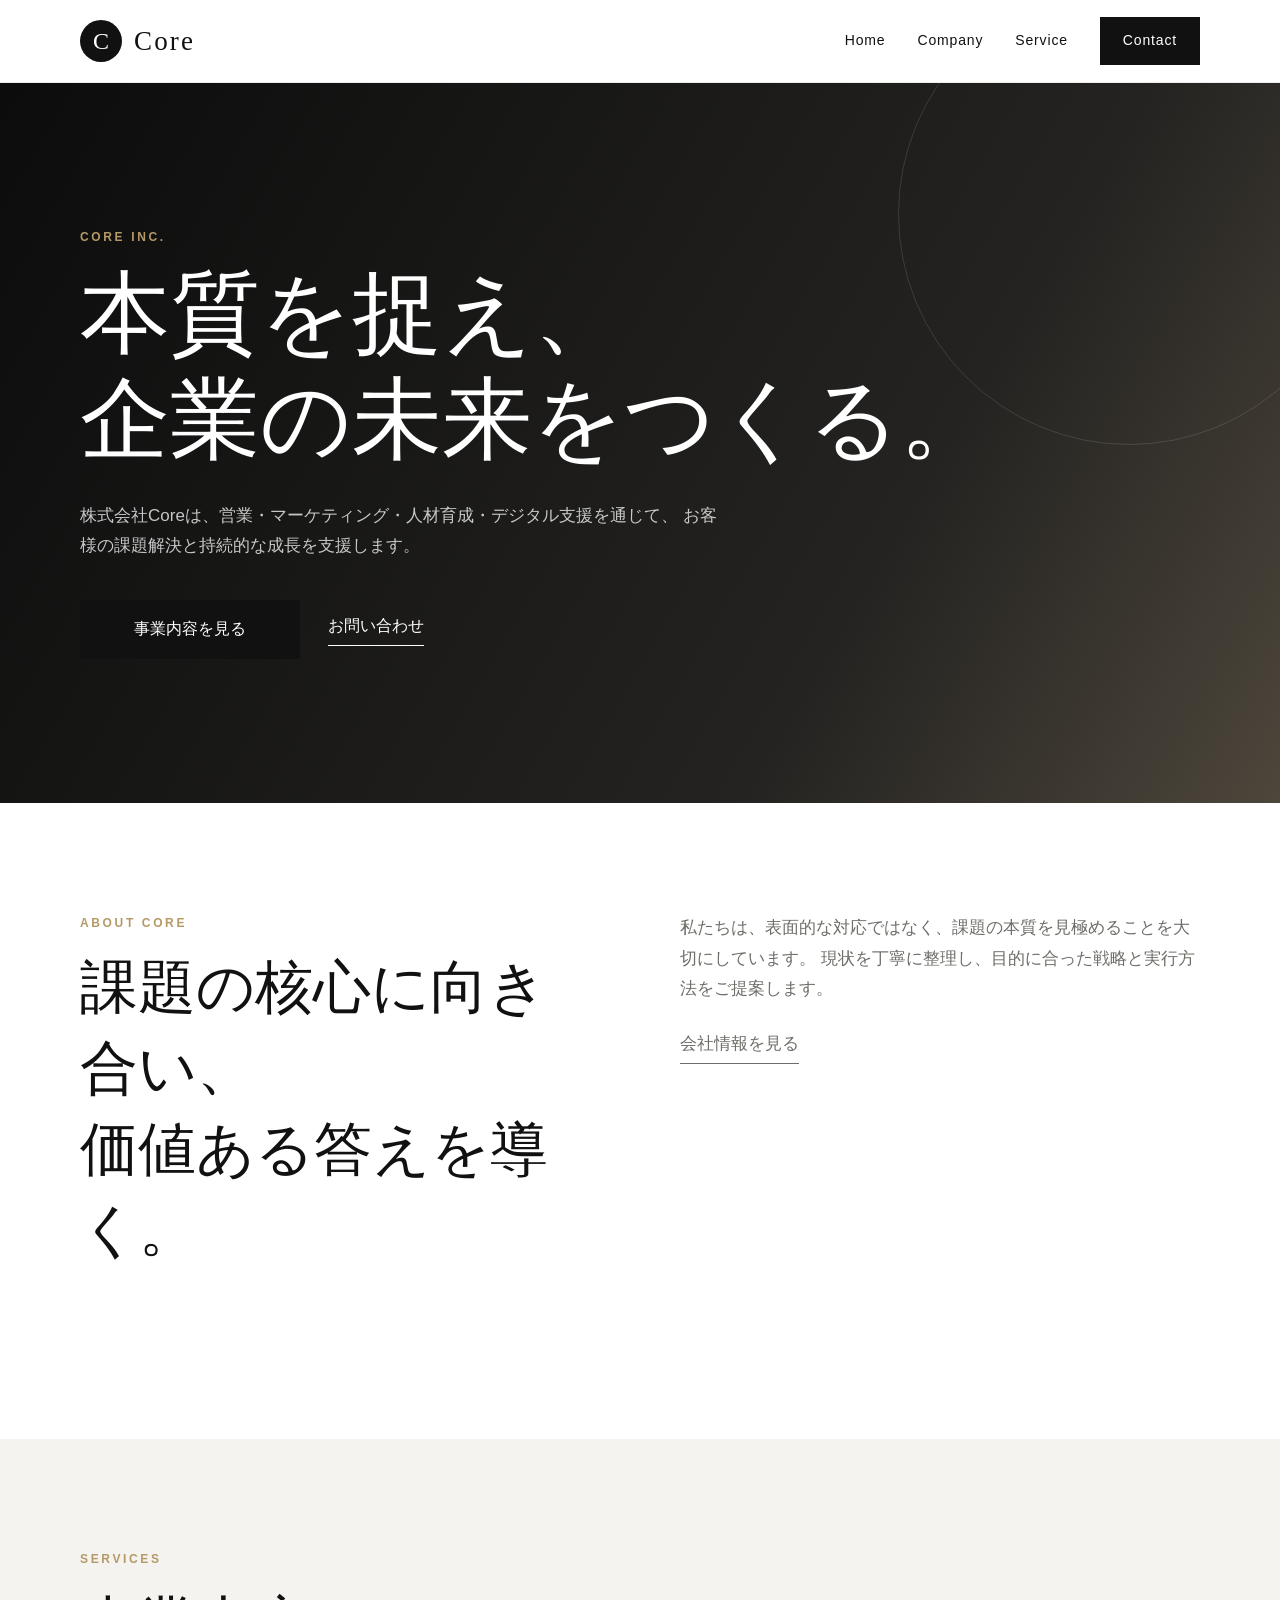
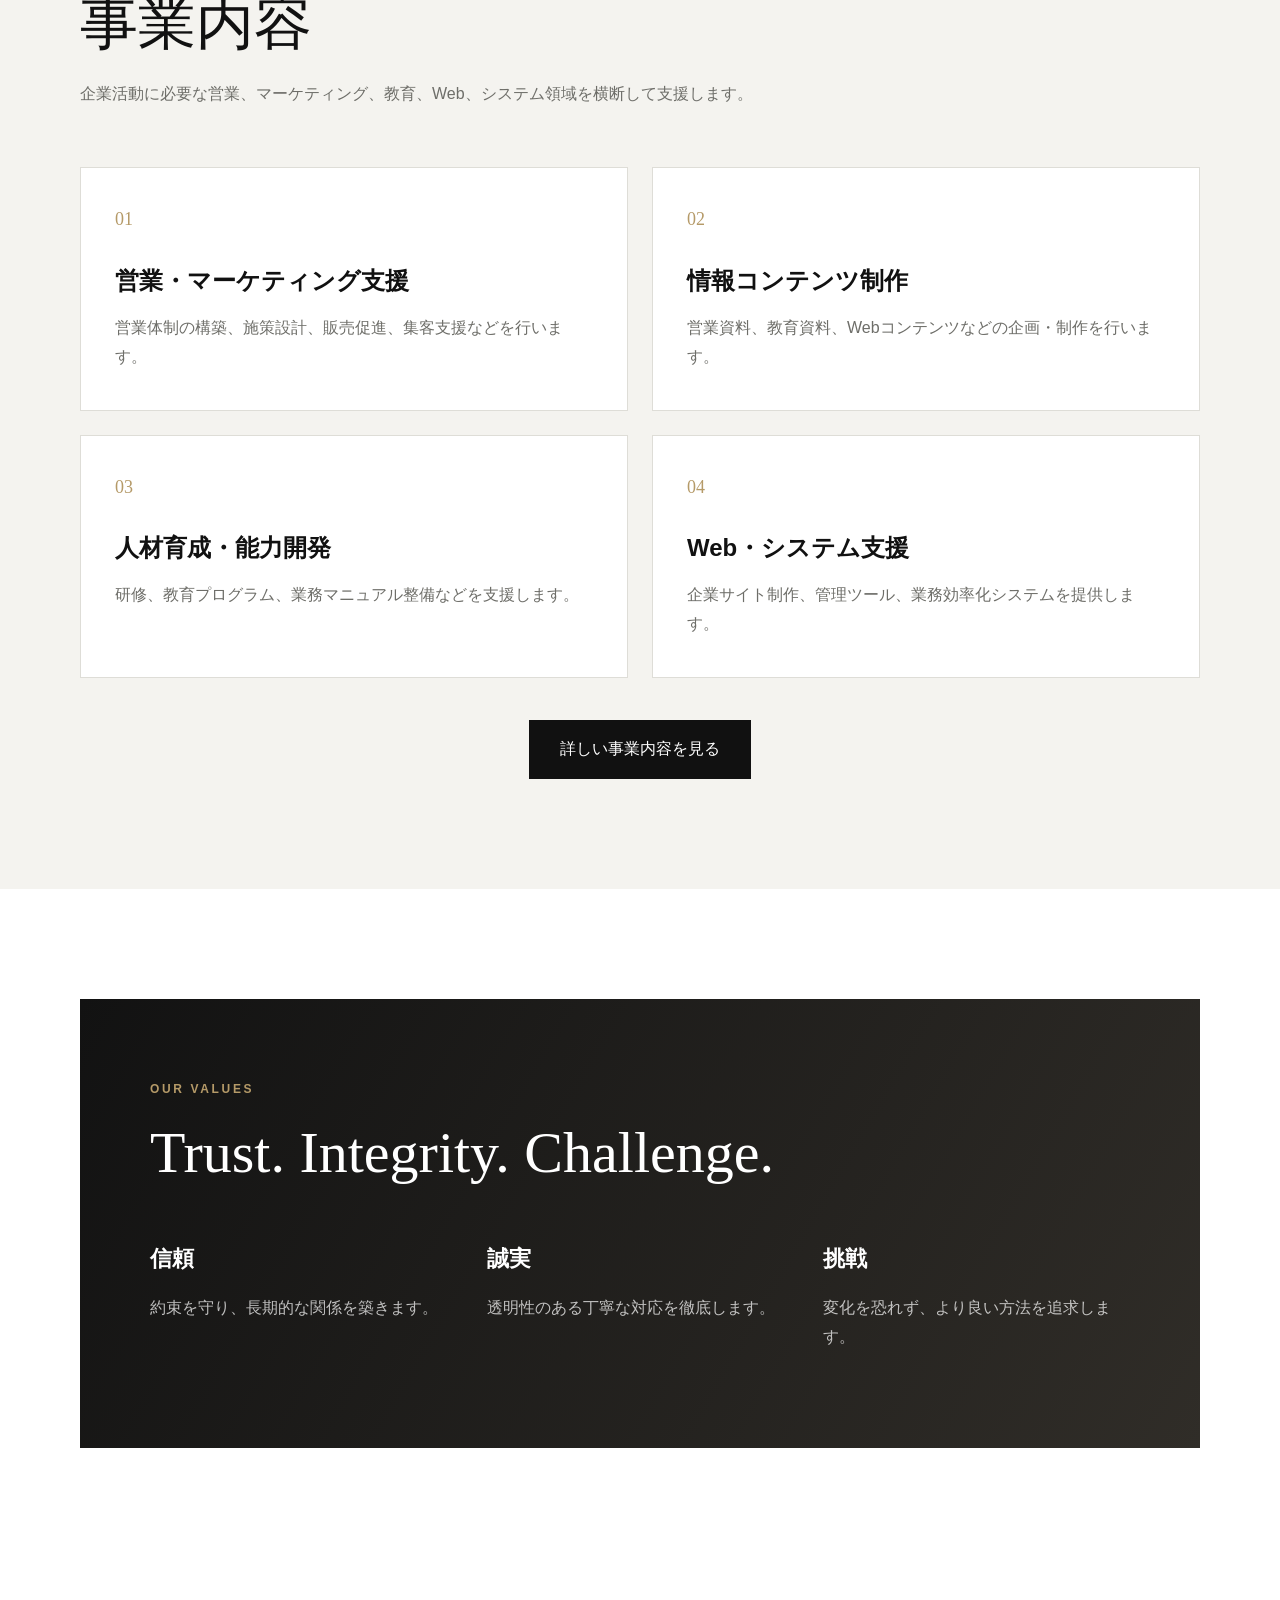
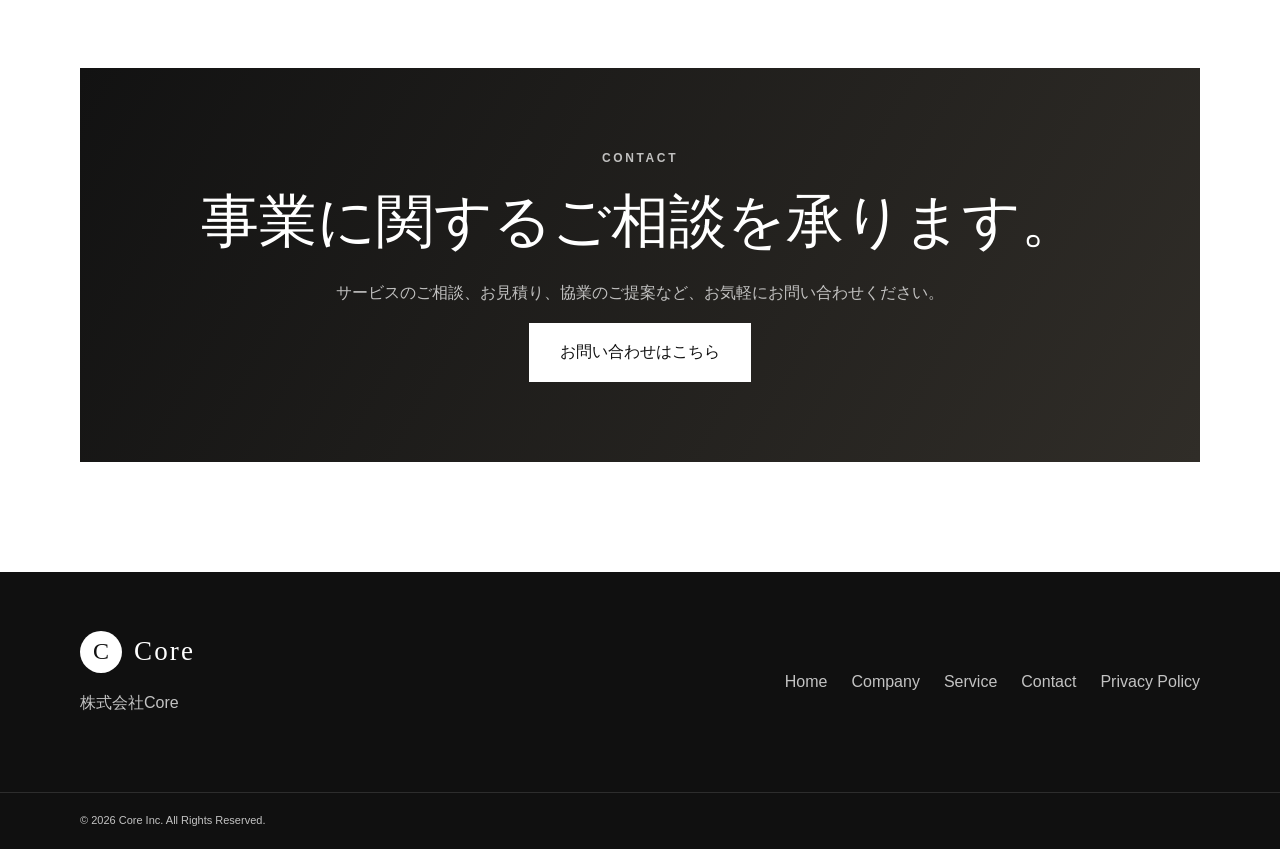
==== commit fd45facf: "Complete website" ====
--- a/index.html
+++ b/index.html
@@ -1,137 +1,161 @@
 <!DOCTYPE html>
 <html lang="ja">
 <head>
-  <meta charset="UTF-8" />
-  <meta name="viewport" content="width=device-width, initial-scale=1.0" />
-  <title>Company | 株式会社Core</title>
-  <meta name="description" content="株式会社Coreについて。代表メッセージ、会社概要、ミッション、ビジョン、バリューをご紹介します。" />
-  <meta name="theme-color" content="#ffffff" />
-  <link rel="canonical" href="https://example.com/company.html" />
-  <link rel="stylesheet" href="./css/style.css" />
+
+  <meta charset="UTF-8">
+  <meta name="viewport" content="width=device-width, initial-scale=1.0">
+
+  <title>株式会社Core｜企業と現場の課題を解決する</title>
+  <meta name="description" content="株式会社Coreは、営業支援、マーケティング支援、情報コンテンツ制作、人材育成、Web制作、システム開発を通じて企業の成長を支援します。">
+  <link rel="stylesheet" href="./css/style.css">
 </head>
 <body>
+
   <header class="site-header">
-    <div class="container nav-wrap">
-      <a href="./index.html" class="brand">
-        <span class="brand-mark">C</span>
-        <span class="brand-text">Core</span>
+    <div class="container header-inner">
+      <a href="./index.html" class="logo" aria-label="株式会社Core トップページ">
+        <span class="logo-mark">C</span>
+        <span class="logo-text">Core</span>
       </a>
-      <button class="nav-toggle" aria-label="メニューを開閉" aria-expanded="false">
-        <span></span>
-        <span></span>
-        <span></span>
+
+      <button class="menu-toggle" type="button" aria-label="メニューを開く" aria-expanded="false">
+        <span></span><span></span><span></span>
       </button>
-      <nav class="nav-menu">
+
+      <nav class="global-nav">
         <a href="./index.html">Home</a>
         <a href="./company.html">Company</a>
+        <a href="./service.html">Service</a>
+        <a href="./contact.html" class="nav-contact">Contact</a>
       </nav>
     </div>
   </header>
 
   <main>
-    <section class="page-hero">
-      <div class="container reveal">
-        <p class="eyebrow">Company</p>
-        <h1>株式会社Coreについて</h1>
-        <p>信頼・誠実・挑戦を理念に、価値あるサービスを提供する企業を目指します。</p>
+    <section class="hero">
+      <div class="hero-bg"></div>
+      <div class="container hero-content reveal">
+        <p class="section-label">CORE INC.</p>
+        <h1>本質を捉え、<br>企業の未来をつくる。</h1>
+        <p class="hero-copy">
+          株式会社Coreは、営業・マーケティング・人材育成・デジタル支援を通じて、
+          お客様の課題解決と持続的な成長を支援します。
+        </p>
+        <div class="hero-actions">
+          <a href="./service.html" class="button">事業内容を見る</a>
+          <a href="./contact.html" class="text-link">お問い合わせ</a>
+        </div>
       </div>
     </section>
 
     <section class="section">
-      <div class="container">
+      <div class="container split-grid">
         <div class="section-heading reveal">
-          <p class="eyebrow">Representative Message</p>
-          <h2>代表メッセージ</h2>
+          <p class="section-label">ABOUT CORE</p>
+          <h2>課題の核心に向き合い、<br>価値ある答えを導く。</h2>
         </div>
-
-        <article class="card reveal">
+        <div class="lead-copy reveal">
           <p>
-            株式会社Coreは、<br />
-            「信頼・誠実・挑戦」を理念に、お客様一人ひとりに寄り添い、<br />
-            価値あるサービスを提供することを使命としております。
+            私たちは、表面的な対応ではなく、課題の本質を見極めることを大切にしています。
+            現状を丁寧に整理し、目的に合った戦略と実行方法をご提案します。
           </p>
-          <p>
-            変化の激しい時代だからこそ、<br />
-            柔軟な発想と迅速な行動力で、<br />
-            常にお客様に最適なご提案を行います。
-          </p>
-          <p>
-            今後も社会に必要とされる企業を目指し、<br />
-            社員一同、挑戦を続けてまいります。
-          </p>
-        </article>
+          <a href="./company.html" class="text-link">会社情報を見る</a>
+        </div>
       </div>
     </section>
 
     <section class="section section-alt">
       <div class="container">
         <div class="section-heading reveal">
-          <p class="eyebrow">Company Overview</p>
-          <h2>会社概要</h2>
+          <p class="section-label">SERVICES</p>
+          <h2>事業内容</h2>
+          <p class="section-description">
+            企業活動に必要な営業、マーケティング、教育、Web、システム領域を横断して支援します。
+          </p>
         </div>
 
-        <div class="grid grid-2">
-          <article class="card reveal">
-            <h3>基本情報</h3>
-            <ul class="info-list">
-              <li><strong>会社名</strong><span>株式会社Core</span></li>
-              <li><strong>代表取締役</strong><span>小林 秀仁</span></li>
-              <li><strong>設立</strong><span>2025年</span></li>
-            </ul>
+        <div class="home-service-grid">
+          <article class="home-service-card reveal">
+            <span>01</span>
+            <h3>営業・マーケティング支援</h3>
+            <p>営業体制の構築、施策設計、販売促進、集客支援などを行います。</p>
           </article>
+          <article class="home-service-card reveal">
+            <span>02</span>
+            <h3>情報コンテンツ制作</h3>
+            <p>営業資料、教育資料、Webコンテンツなどの企画・制作を行います。</p>
+          </article>
+          <article class="home-service-card reveal">
+            <span>03</span>
+            <h3>人材育成・能力開発</h3>
+            <p>研修、教育プログラム、業務マニュアル整備などを支援します。</p>
+          </article>
+          <article class="home-service-card reveal">
+            <span>04</span>
+            <h3>Web・システム支援</h3>
+            <p>企業サイト制作、管理ツール、業務効率化システムを提供します。</p>
+          </article>
+        </div>
 
-          <article class="card reveal">
-            <h3>事業内容</h3>
-            <ul class="feature-list">
-              <li>工具・機械メンテナンス事業</li>
-              <li>製造業向け技術サポート</li>
-              <li>教育・研修事業</li>
-              <li>部品・消耗品販売</li>
-              <li>Web制作</li>
-              <li>システム開発</li>
-            </ul>
-          </article>
+        <div class="section-action reveal">
+          <a href="./service.html" class="button">詳しい事業内容を見る</a>
         </div>
       </div>
     </section>
 
     <section class="section">
       <div class="container">
-        <div class="grid grid-3">
-          <article class="card reveal">
-            <h3>Mission</h3>
-            <p>「企業の課題を解決し、未来を創る。」</p>
-          </article>
+        <div class="value-panel reveal">
+          <p class="section-label">OUR VALUES</p>
+          <h2>Trust. Integrity. Challenge.</h2>
+          <div class="value-grid">
+            <div><strong>信頼</strong><p>約束を守り、長期的な関係を築きます。</p></div>
+            <div><strong>誠実</strong><p>透明性のある丁寧な対応を徹底します。</p></div>
+            <div><strong>挑戦</strong><p>変化を恐れず、より良い方法を追求します。</p></div>
+          </div>
+        </div>
+      </div>
+    </section>
 
-          <article class="card reveal">
-            <h3>Vision</h3>
-            <p>「日本中の企業から必要とされる存在へ。」</p>
-          </article>
-
-          <article class="card reveal">
-            <h3>Value</h3>
-            <ul class="feature-list">
-              <li>誠実</li>
-              <li>挑戦</li>
-              <li>スピード</li>
-              <li>品質</li>
-            </ul>
-          </article>
+    <section class="section">
+      <div class="container">
+        <div class="cta-box reveal">
+          <p class="section-label">CONTACT</p>
+          <h2>事業に関するご相談を承ります。</h2>
+          <p>サービスのご相談、お見積り、協業のご提案など、お気軽にお問い合わせください。</p>
+          <a href="./contact.html" class="button button-light">お問い合わせはこちら</a>
         </div>
       </div>
     </section>
   </main>
 
   <footer class="site-footer">
-    <div class="container footer-wrap">
-      <p>© <span id="year"></span> 株式会社Core</p>
+    <div class="container footer-inner">
+      <div class="footer-company">
+        <a href="./index.html" class="footer-logo">
+          <span class="logo-mark">C</span>
+          <span class="logo-text">Core</span>
+        </a>
+        <p>株式会社Core</p>
+      </div>
+
       <div class="footer-links">
-        <a href="./index.html">トップページ</a>
-        <a href="mailto:t03405828@gmail.com">お問い合わせ</a>
+        <a href="./index.html">Home</a>
+        <a href="./company.html">Company</a>
+        <a href="./service.html">Service</a>
+        <a href="./contact.html">Contact</a>
+        <a href="./privacy.html">Privacy Policy</a>
+      </div>
+    </div>
+
+    <div class="footer-bottom">
+      <div class="container">
+        <p>&copy; <span id="year"></span> Core Inc. All Rights Reserved.</p>
       </div>
     </div>
   </footer>
 
   <script src="./js/script.js"></script>
+
 </body>
-</html>+</html>
--- a/css/style.css
+++ b/css/style.css
@@ -1,1480 +1,159 @@
-/* ===================================
-   Core Corporate Website
-   Version 1.0
-=================================== */
-
-*{
-    margin:0;
-    padding:0;
-    box-sizing:border-box;
+:root {
+  --black:#111111;
+  --dark:#1d1d1b;
+  --white:#ffffff;
+  --soft:#f4f3ef;
+  --gray:#6e6e69;
+  --gold:#b59a68;
+  --line:#deddd7;
+  --shadow:0 20px 60px rgba(0,0,0,.08);
 }
 
-html{
-    scroll-behavior:smooth;
+*{box-sizing:border-box}
+html{scroll-behavior:smooth}
+body{margin:0;color:var(--black);background:var(--white);font-family:"Yu Gothic","Hiragino Kaku Gothic ProN",Meiryo,sans-serif;line-height:1.8}
+a{color:inherit;text-decoration:none}
+button,input,select,textarea{font:inherit}
+.container{width:min(1120px,calc(100% - 48px));margin:0 auto}
+
+.site-header{position:sticky;top:0;z-index:1000;background:rgba(255,255,255,.94);border-bottom:1px solid rgba(0,0,0,.07);backdrop-filter:blur(16px)}
+.header-inner{min-height:82px;display:flex;align-items:center;justify-content:space-between}
+.logo,.footer-logo{display:inline-flex;align-items:center;gap:12px}
+.logo-mark{width:42px;height:42px;display:grid;place-items:center;border-radius:50%;background:var(--black);color:var(--white);font:24px Georgia,serif}
+.logo-text{font:27px Georgia,serif;letter-spacing:.08em}
+.global-nav{display:flex;align-items:center;gap:32px}
+.global-nav a{font-size:14px;letter-spacing:.06em}
+.nav-contact{padding:11px 23px;background:var(--black);color:var(--white)}
+.menu-toggle{display:none;background:none;border:0;width:42px;height:42px;cursor:pointer}
+.menu-toggle span{display:block;height:1px;background:var(--black);margin:7px 0}
+
+.hero,.sub-hero{position:relative;overflow:hidden;color:var(--white);background:linear-gradient(120deg,#0c0c0c 0%,#242321 68%,#4d463b 100%)}
+.hero{min-height:720px;display:flex;align-items:center}
+.hero::after,.sub-hero::after{content:"";position:absolute;width:460px;height:460px;border:1px solid rgba(255,255,255,.12);border-radius:50%;right:-80px;top:-100px}
+.hero-content,.sub-hero-content{position:relative;z-index:1}
+.hero-content{padding:120px 0}
+.hero h1{font:400 clamp(48px,7vw,92px)/1.18 Georgia,serif;margin:8px 0 28px}
+.hero-copy{max-width:650px;color:rgba(255,255,255,.76);font-size:17px}
+.hero-actions{display:flex;align-items:center;gap:28px;margin-top:38px}
+.sub-hero{min-height:430px;display:flex;align-items:center}
+.sub-hero-content{padding:80px 0}
+.sub-hero h1{font:400 clamp(54px,8vw,104px)/1 Georgia,serif;margin:4px 0 12px}
+
+.section{padding:110px 0}
+.section-alt{background:var(--soft)}
+.section-label{margin:0 0 12px;color:var(--gold);font-size:12px;font-weight:700;letter-spacing:.22em}
+.section-heading{max-width:780px;margin-bottom:58px}
+.section-heading h2,.cta-box h2,.value-panel h2{font:400 clamp(34px,5vw,58px)/1.4 Georgia,serif;margin:0}
+.section-description{max-width:720px;color:var(--gray)}
+.split-grid{display:grid;grid-template-columns:1fr 1fr;gap:80px;align-items:start}
+.lead-copy{font-size:17px;color:var(--gray)}
+.lead-copy p{margin-top:0;margin-bottom:24px}
+.signature{text-align:right;color:var(--black);font-weight:700}
+.text-link{display:inline-block;border-bottom:1px solid currentColor;padding-bottom:4px}
+
+.button{min-width:220px;min-height:58px;display:inline-flex;align-items:center;justify-content:center;padding:14px 30px;background:var(--black);color:var(--white);border:1px solid var(--black);transition:.3s}
+.button:hover{background:var(--white);color:var(--black)}
+.button-light{background:var(--white);color:var(--black);border-color:var(--white)}
+.button-light:hover{background:transparent;color:var(--white)}
+
+.home-service-grid,.service-grid{display:grid;grid-template-columns:repeat(2,1fr);gap:24px}
+.home-service-card,.service-card{position:relative;padding:38px 34px;background:var(--white);border:1px solid var(--line);transition:.3s}
+.home-service-card:hover,.service-card:hover{transform:translateY(-8px);box-shadow:var(--shadow)}
+.home-service-card span,.service-number{color:var(--gold);font:18px Georgia,serif}
+.home-service-card h3,.service-card h3{font-size:24px;margin:24px 0 12px}
+.home-service-card p,.service-card p{color:var(--gray);margin:0}
+.service-grid{grid-template-columns:repeat(3,1fr)}
+.service-card{min-height:360px}
+.service-number{position:absolute;top:22px;right:24px;font-size:52px;color:#deddd8}
+.service-icon{width:58px;height:58px;display:grid;place-items:center;border-radius:50%;background:var(--black);color:var(--white);font:22px Georgia,serif;margin-bottom:50px}
+.section-action{text-align:center;margin-top:42px}
+
+.value-panel,.cta-box{padding:80px 70px;background:linear-gradient(120deg,#121212,#302d28);color:var(--white)}
+.value-grid{display:grid;grid-template-columns:repeat(3,1fr);gap:30px;margin-top:45px}
+.value-grid strong{font-size:22px}
+.value-grid p,.cta-box p{color:rgba(255,255,255,.72)}
+.cta-box{text-align:center}
+
+.company-table{margin:0}
+.company-table div{display:grid;grid-template-columns:220px 1fr;border-top:1px solid var(--line);padding:28px 0}
+.company-table div:last-child{border-bottom:1px solid var(--line)}
+.company-table dt{font-weight:700}
+.company-table dd{margin:0;color:var(--gray)}
+
+.philosophy-grid{display:grid;grid-template-columns:repeat(3,1fr);gap:24px}
+.philosophy-card{padding:42px 32px;background:var(--soft);min-height:240px}
+.philosophy-card span{color:var(--gold);font-size:12px;letter-spacing:.18em}
+.philosophy-card h3{font:400 27px/1.5 Georgia,serif;margin-top:44px}
+
+.reason-grid{display:grid;grid-template-columns:repeat(4,1fr)}
+.reason-card{padding:34px 28px;background:var(--white);border:1px solid var(--line)}
+.reason-card span{color:var(--gold)}
+.reason-card p{color:var(--gray)}
+.process-list{border-top:1px solid var(--line)}
+.process-item{display:grid;grid-template-columns:130px 1fr;gap:25px;padding:36px 8px;border-bottom:1px solid var(--line)}
+.process-item>span{font:36px Georgia,serif;color:var(--gold)}
+.process-item h3{margin:0 0 8px}
+.process-item p{margin:0;color:var(--gray)}
+
+.contact-layout{display:grid;grid-template-columns:.8fr 1.4fr;gap:70px}
+.contact-information{display:grid;gap:20px}
+.contact-info-card{padding:30px;background:var(--soft);border-left:3px solid var(--gold)}
+.contact-info-card span{font-size:12px;letter-spacing:.12em;color:var(--gold)}
+.contact-info-card h3{margin:10px 0}
+.contact-info-card p{color:var(--gray)}
+.contact-form-wrap{padding:48px;border:1px solid var(--line);box-shadow:var(--shadow)}
+.contact-form{display:grid;gap:25px}
+.form-group label{display:block;margin-bottom:8px;font-weight:700;font-size:14px}
+.form-group input,.form-group select,.form-group textarea{width:100%;padding:15px 16px;border:1px solid #d7d7d2;background:#fafafa;outline:none}
+.form-group input:focus,.form-group select:focus,.form-group textarea:focus{border-color:var(--black);background:var(--white)}
+.required{font-size:10px;background:var(--black);color:var(--white);padding:2px 7px;margin-left:6px}
+.form-check{display:flex;gap:10px;align-items:flex-start;font-size:13px}
+.form-check a{border-bottom:1px solid currentColor}
+.form-submit{width:100%}
+.form-note{text-align:center;color:var(--gray);font-size:12px}
+
+.privacy-content{max-width:900px}
+.privacy-intro{padding:30px;background:var(--soft)}
+.privacy-content article{padding:32px 0;border-bottom:1px solid var(--line)}
+.privacy-content article h2{font-size:22px}
+.privacy-content article p{color:var(--gray)}
+.privacy-date{text-align:right;margin-top:45px}
+
+.site-footer{background:#101010;color:rgba(255,255,255,.75)}
+.footer-inner{min-height:220px;display:flex;align-items:center;justify-content:space-between;gap:40px}
+.footer-logo{color:var(--white)}
+.footer-logo .logo-mark{background:var(--white);color:var(--black)}
+.footer-links{display:flex;flex-wrap:wrap;gap:14px 24px}
+.footer-bottom{border-top:1px solid rgba(255,255,255,.12);padding:18px 0}
+.footer-bottom p{margin:0;font-size:11px}
+
+.reveal{opacity:0;transform:translateY(28px);transition:opacity .8s ease,transform .8s ease}
+.reveal.is-visible{opacity:1;transform:none}
+
+@media(max-width:900px){
+  .service-grid,.philosophy-grid{grid-template-columns:repeat(2,1fr)}
+  .reason-grid{grid-template-columns:repeat(2,1fr)}
+  .split-grid,.contact-layout{grid-template-columns:1fr;gap:45px}
+  .footer-inner{padding:60px 0;align-items:flex-start;flex-direction:column}
 }
 
-body{
-
-    font-family:
-    "Yu Gothic",
-    "Hiragino Sans",
-    sans-serif;
-
-    background:#ffffff;
-
-    color:#111827;
-
-    line-height:1.8;
+@media(max-width:700px){
+  .container{width:min(100% - 32px,1120px)}
+  .header-inner{min-height:68px}
+  .menu-toggle{display:block;position:relative;z-index:1002}
+  .global-nav{position:fixed;inset:0;z-index:1001;display:flex;flex-direction:column;justify-content:center;visibility:hidden;opacity:0;background:rgba(255,255,255,.98);transition:.3s}
+  .global-nav.is-open{visibility:visible;opacity:1}
+  .global-nav a{font-size:18px}
+  .nav-contact{min-width:190px;text-align:center}
+  .menu-toggle.is-open span:nth-child(1){transform:translateY(8px) rotate(45deg)}
+  .menu-toggle.is-open span:nth-child(2){opacity:0}
+  .menu-toggle.is-open span:nth-child(3){transform:translateY(-8px) rotate(-45deg)}
+  .hero{min-height:620px}
+  .section{padding:76px 0}
+  .home-service-grid,.service-grid,.philosophy-grid,.reason-grid,.value-grid{grid-template-columns:1fr}
+  .company-table div{grid-template-columns:1fr;gap:8px}
+  .process-item{grid-template-columns:70px 1fr}
+  .value-panel,.cta-box{padding:58px 24px}
+  .contact-form-wrap{padding:28px 20px}
+  .footer-links{flex-direction:column}
 }
-
-img{
-    max-width:100%;
-}
-
-a{
-    text-decoration:none;
-}
-
-ul{
-    list-style:none;
-}
-
-/* =======================
-Container
-======================= */
-
-.container{
-
-    width:min(1100px,90%);
-    margin:auto;
-
-}
-
-/* =======================
-Header
-======================= */
-
-.header{
-
-    position:fixed;
-
-    top:0;
-
-    width:100%;
-
-    background:rgba(255,255,255,.92);
-
-    backdrop-filter:blur(12px);
-
-    z-index:999;
-
-    border-bottom:1px solid #ececec;
-
-}
-
-.header .container{
-
-    display:flex;
-
-    justify-content:space-between;
-
-    align-items:center;
-
-    padding:22px 0;
-
-}
-
-.logo{
-
-    display:flex;
-
-    align-items:center;
-
-    gap:14px;
-
-}
-
-.logo-mark{
-
-    width:48px;
-
-    height:48px;
-
-    border-radius:50%;
-
-    background:#0F172A;
-
-    color:white;
-
-    display:flex;
-
-    align-items:center;
-
-    justify-content:center;
-
-    font-size:22px;
-
-    font-weight:bold;
-
-}
-
-.logo-text{
-
-    font-size:22px;
-
-    font-weight:700;
-
-    letter-spacing:2px;
-
-}
-
-/* =======================
-Navigation
-======================= */
-
-nav ul{
-
-    display:flex;
-
-    gap:35px;
-
-}
-
-nav a{
-
-    color:#111827;
-
-    font-weight:600;
-
-    transition:.3s;
-
-}
-
-nav a:hover{
-
-    color:#2563EB;
-
-}
-
-/* =======================
-Hero
-======================= */
-
-.hero{
-
-    min-height:100vh;
-
-    display:flex;
-
-    justify-content:center;
-
-    align-items:center;
-
-    text-align:center;
-
-    padding:120px 20px 80px;
-
-    background:
-
-    linear-gradient(
-    180deg,
-    #ffffff,
-    #f6f8fb
-    );
-
-}
-
-.hero-inner{
-
-    max-width:760px;
-
-}
-
-.catch{
-
-    color:#2563EB;
-
-    letter-spacing:4px;
-
-    font-weight:700;
-
-    margin-bottom:25px;
-
-}
-
-.hero h1{
-
-    font-size:68px;
-
-    color:#0F172A;
-
-    line-height:1.2;
-
-    margin-bottom:25px;
-
-}
-
-.lead{
-
-    font-size:20px;
-
-    color:#4B5563;
-
-    margin-bottom:45px;
-
-}
-
-/* =======================
-Button
-======================= */
-
-.button{
-
-    display:inline-block;
-
-    background:#0F172A;
-
-    color:white;
-
-    padding:18px 42px;
-
-    border-radius:50px;
-
-    transition:.35s;
-
-}
-
-.button:hover{
-
-    background:#2563EB;
-
-    transform:translateY(-3px);
-
-}
-
-/* =======================
-Concept
-======================= */
-
-.concept{
-
-    padding:120px 0;
-
-}
-
-.concept h2{
-
-    font-size:54px;
-
-    color:#0F172A;
-
-    margin-top:80px;
-
-}
-
-.concept p{
-
-    color:#6B7280;
-
-    font-size:20px;
-
-    margin-top:15px;
-
-}
-
-/* =======================
-Footer
-======================= */
-
-footer{
-
-    background:#0F172A;
-
-    color:white;
-
-    text-align:center;
-
-    padding:35px 0;
-
-}
-
-/* =======================
-Responsive
-======================= */
-
-@media(max-width:768px){
-
-nav{
-
-display:none;
-
-}
-
-.hero h1{
-
-font-size:42px;
-
-}
-
-.catch{
-
-font-size:14px;
-
-}
-
-.lead{
-
-font-size:17px;
-
-}
-
-.concept h2{
-
-font-size:34px;
-
-}
-
-}
-/* ===================================
-   Section
-=================================== */
-
-.section{
-    padding:100px 0;
-}
-
-.section h2{
-    font-size:42px;
-    color:#0F172A;
-    margin-bottom:25px;
-    letter-spacing:2px;
-}
-
-.section-text{
-    max-width:760px;
-    color:#6B7280;
-    font-size:18px;
-}
-
-/* ===================================
-   Service
-=================================== */
-
-.service-grid{
-    display:grid;
-    grid-template-columns:repeat(auto-fit,minmax(240px,1fr));
-    gap:30px;
-    margin-top:50px;
-}
-
-.card{
-
-    background:#fff;
-
-    border:1px solid #e5e7eb;
-
-    border-radius:18px;
-
-    padding:35px;
-
-    transition:.3s;
-
-    box-shadow:0 10px 30px rgba(0,0,0,.04);
-
-}
-
-.card:hover{
-
-    transform:translateY(-8px);
-
-    box-shadow:0 20px 45px rgba(0,0,0,.10);
-
-}
-
-.card h3{
-
-    color:#0F172A;
-
-    margin-bottom:15px;
-
-}
-
-.card p{
-
-    color:#6B7280;
-
-}
-
-/* ===================================
-   Company
-=================================== */
-
-.company-table{
-
-    width:100%;
-
-    border-collapse:collapse;
-
-    margin-top:40px;
-
-}
-
-.company-table th,
-.company-table td{
-
-    padding:20px;
-
-    border-bottom:1px solid #ececec;
-
-}
-
-.company-table th{
-
-    width:220px;
-
-    background:#f8fafc;
-
-    text-align:left;
-
-}
-
-/* ===================================
-   Contact
-=================================== */
-
-#contact{
-
-    text-align:center;
-
-}
-
-#contact .button{
-
-    margin-top:35px;
-
-}
-
-/* ===================================
-   Hero Animation
-=================================== */
-
-.hero-inner{
-
-    animation:fadeUp 1s ease;
-
-}
-
-@keyframes fadeUp{
-
-    from{
-
-        opacity:0;
-
-        transform:translateY(30px);
-
-    }
-
-    to{
-
-        opacity:1;
-
-        transform:translateY(0);
-
-    }
-
-}
-/* =========================
-Scroll Animation
-========================= */
-
-.section{
-
-    opacity:0;
-
-    transform:translateY(60px);
-
-    transition:1s;
-
-}
-
-.section.show{
-
-    opacity:1;
-
-    transform:translateY(0);
-
-}
-
-/* =========================
-Scroll Animation
-========================= */
-
-.section{
-
-    opacity:0;
-
-    transform:translateY(60px);
-
-    transition:1s;
-
-}
-
-.section.show{
-
-    opacity:1;
-
-    transform:translateY(0);
-
-}
-
-/* ===========================
-   Premium Design Upgrade
-=========================== */
-
-/* Hero背景 */
-
-.hero{
-
-    position:relative;
-    overflow:hidden;
-
-}
-
-.hero::before{
-
-    content:"";
-
-    position:absolute;
-
-    width:700px;
-    height:700px;
-
-    background:radial-gradient(circle,#2563EB22,transparent 70%);
-
-    top:-250px;
-    right:-150px;
-
-    border-radius:50%;
-
-}
-
-.hero::after{
-
-    content:"";
-
-    position:absolute;
-
-    width:500px;
-    height:500px;
-
-    background:radial-gradient(circle,#0F172A10,transparent 70%);
-
-    bottom:-200px;
-    left:-120px;
-
-    border-radius:50%;
-
-}
-
-/* Heroを前面へ */
-
-.hero-inner{
-
-    position:relative;
-    z-index:2;
-
-}
-
-/* カード */
-
-.card{
-
-    backdrop-filter:blur(12px);
-
-}
-
-/* ボタン */
-
-.button{
-
-    position:relative;
-
-    overflow:hidden;
-
-}
-
-.button::before{
-
-    content:"";
-
-    position:absolute;
-
-    left:-120%;
-
-    top:0;
-
-    width:100%;
-    height:100%;
-
-    background:
-
-    linear-gradient(
-        90deg,
-        transparent,
-        rgba(255,255,255,.45),
-        transparent
-    );
-
-    transition:.8s;
-
-}
-
-.button:hover::before{
-
-    left:120%;
-
-}
-
-/* ロゴ */
-
-.logo-mark{
-
-    transition:.4s;
-
-}
-
-.logo:hover .logo-mark{
-
-    transform:rotate(360deg);
-
-    background:#2563EB;
-
-}
-
-/* ========================================
-   Core 下層ページ共通デザイン
-======================================== */
-
-:root {
-  --core-black: #101010;
-  --core-dark: #1a1a1a;
-  --core-gray: #6c6c6c;
-  --core-light: #f6f6f4;
-  --core-white: #ffffff;
-  --core-gold: #b49a68;
-  --core-border: #e2e2de;
-  --core-shadow: 0 20px 60px rgba(0, 0, 0, 0.08);
-}
-
-* {
-  box-sizing: border-box;
-}
-
-html {
-  scroll-behavior: smooth;
-}
-
-body {
-  margin: 0;
-  color: var(--core-black);
-  background: var(--core-white);
-  font-family:
-    "Noto Sans JP",
-    "Hiragino Kaku Gothic ProN",
-    "Yu Gothic",
-    Meiryo,
-    sans-serif;
-  line-height: 1.8;
-}
-
-img {
-  display: block;
-  max-width: 100%;
-}
-
-a {
-  color: inherit;
-  text-decoration: none;
-}
-
-button,
-input,
-select,
-textarea {
-  font: inherit;
-}
-
-.container {
-  width: min(1120px, calc(100% - 48px));
-  margin: 0 auto;
-}
-
-/* ヘッダー */
-
-.site-header {
-  position: sticky;
-  top: 0;
-  z-index: 1000;
-  background: rgba(255, 255, 255, 0.94);
-  border-bottom: 1px solid rgba(0, 0, 0, 0.07);
-  backdrop-filter: blur(18px);
-}
-
-.header-inner {
-  min-height: 82px;
-  display: flex;
-  align-items: center;
-  justify-content: space-between;
-}
-
-.logo,
-.footer-logo {
-  display: inline-flex;
-  align-items: center;
-  gap: 12px;
-}
-
-.logo-mark {
-  width: 42px;
-  height: 42px;
-  display: inline-grid;
-  place-items: center;
-  color: var(--core-white);
-  background: var(--core-black);
-  border-radius: 50%;
-  font-family: Georgia, serif;
-  font-size: 24px;
-}
-
-.logo-text {
-  font-family: Georgia, "Times New Roman", serif;
-  font-size: 27px;
-  letter-spacing: 0.08em;
-}
-
-.global-nav {
-  display: flex;
-  align-items: center;
-  gap: 34px;
-}
-
-.global-nav a {
-  position: relative;
-  font-size: 14px;
-  letter-spacing: 0.08em;
-}
-
-.global-nav a:not(.nav-contact)::after {
-  content: "";
-  position: absolute;
-  left: 0;
-  bottom: -8px;
-  width: 0;
-  height: 1px;
-  background: var(--core-black);
-  transition: width 0.3s ease;
-}
-
-.global-nav a:hover::after,
-.global-nav a.is-current::after {
-  width: 100%;
-}
-
-.nav-contact {
-  padding: 11px 23px;
-  color: var(--core-white);
-  background: var(--core-black);
-  border: 1px solid var(--core-black);
-  transition: 0.3s ease;
-}
-
-.nav-contact:hover {
-  color: var(--core-black);
-  background: transparent;
-}
-
-.menu-toggle {
-  display: none;
-  width: 42px;
-  height: 42px;
-  padding: 8px;
-  background: none;
-  border: 0;
-  cursor: pointer;
-}
-
-.menu-toggle span {
-  display: block;
-  width: 100%;
-  height: 1px;
-  margin: 7px 0;
-  background: var(--core-black);
-  transition: 0.3s ease;
-}
-
-/* 下層ページ ヒーロー */
-
-.sub-hero {
-  position: relative;
-  min-height: 430px;
-  display: flex;
-  align-items: center;
-  overflow: hidden;
-  color: var(--core-white);
-  background:
-    linear-gradient(120deg, #111111 0%, #292929 65%, #4a443a 100%);
-}
-
-.sub-hero::before {
-  content: "";
-  position: absolute;
-  top: -130px;
-  right: -100px;
-  width: 460px;
-  height: 460px;
-  border: 1px solid rgba(255, 255, 255, 0.12);
-  border-radius: 50%;
-}
-
-.sub-hero::after {
-  content: "";
-  position: absolute;
-  right: 160px;
-  bottom: -180px;
-  width: 340px;
-  height: 340px;
-  border: 1px solid rgba(255, 255, 255, 0.08);
-  border-radius: 50%;
-}
-
-.sub-hero-overlay {
-  position: absolute;
-  inset: 0;
-  background:
-    linear-gradient(
-      90deg,
-      rgba(0, 0, 0, 0.28),
-      rgba(0, 0, 0, 0.03)
-    );
-}
-
-.sub-hero-content {
-  position: relative;
-  z-index: 2;
-  padding: 80px 0;
-}
-
-.sub-hero-content h1 {
-  margin: 4px 0 10px;
-  font-family: Georgia, "Times New Roman", serif;
-  font-size: clamp(54px, 8vw, 104px);
-  font-weight: 400;
-  line-height: 1;
-  letter-spacing: 0.02em;
-}
-
-.sub-hero-content > p:last-child {
-  margin: 20px 0 0;
-  font-size: 15px;
-  letter-spacing: 0.15em;
-}
-
-/* セクション共通 */
-
-.section {
-  padding: 110px 0;
-}
-
-.section-alt {
-  background: var(--core-light);
-}
-
-.section-heading {
-  max-width: 780px;
-  margin-bottom: 58px;
-}
-
-.section-label {
-  margin: 0 0 12px;
-  color: var(--core-gold);
-  font-size: 12px;
-  font-weight: 700;
-  letter-spacing: 0.22em;
-}
-
-.section-heading h2,
-.cta-box h2 {
-  margin: 0;
-  font-family: Georgia, "Times New Roman", serif;
-  font-size: clamp(34px, 5vw, 58px);
-  font-weight: 400;
-  line-height: 1.4;
-  letter-spacing: 0.02em;
-}
-
-.section-description {
-  max-width: 720px;
-  margin: 24px 0 0;
-  color: var(--core-gray);
-  font-size: 16px;
-}
-
-/* サービス */
-
-.service-grid {
-  display: grid;
-  grid-template-columns: repeat(3, 1fr);
-  gap: 24px;
-}
-
-.service-card {
-  position: relative;
-  min-height: 370px;
-  padding: 38px 34px;
-  overflow: hidden;
-  background: var(--core-white);
-  border: 1px solid var(--core-border);
-  transition:
-    transform 0.35s ease,
-    box-shadow 0.35s ease,
-    border-color 0.35s ease;
-}
-
-.service-card:hover {
-  transform: translateY(-9px);
-  border-color: rgba(180, 154, 104, 0.45);
-  box-shadow: var(--core-shadow);
-}
-
-.service-number {
-  position: absolute;
-  top: 20px;
-  right: 24px;
-  color: #ddddda;
-  font-family: Georgia, serif;
-  font-size: 54px;
-  line-height: 1;
-}
-
-.service-icon {
-  width: 58px;
-  height: 58px;
-  display: grid;
-  place-items: center;
-  margin-bottom: 48px;
-  color: var(--core-white);
-  background: var(--core-black);
-  border-radius: 50%;
-  font-family: Georgia, serif;
-  font-size: 22px;
-}
-
-.service-card h3 {
-  margin: 0 0 18px;
-  font-family: Georgia, "Yu Mincho", serif;
-  font-size: 25px;
-  font-weight: 500;
-  line-height: 1.5;
-}
-
-.service-card p {
-  margin: 0;
-  color: var(--core-gray);
-  font-size: 14px;
-}
-
-/* 選ばれる理由 */
-
-.reason-grid {
-  display: grid;
-  grid-template-columns: repeat(4, 1fr);
-  border-top: 1px solid var(--core-border);
-  border-left: 1px solid var(--core-border);
-}
-
-.reason-card {
-  min-height: 270px;
-  padding: 34px 27px;
-  background: var(--core-white);
-  border-right: 1px solid var(--core-border);
-  border-bottom: 1px solid var(--core-border);
-  transition: 0.3s ease;
-}
-
-.reason-card:hover {
-  transform: translateY(-5px);
-  box-shadow: var(--core-shadow);
-}
-
-.reason-number {
-  display: block;
-  margin-bottom: 38px;
-  color: var(--core-gold);
-  font-family: Georgia, serif;
-  font-size: 14px;
-  letter-spacing: 0.1em;
-}
-
-.reason-card h3 {
-  margin: 0 0 15px;
-  font-size: 20px;
-}
-
-.reason-card p {
-  margin: 0;
-  color: var(--core-gray);
-  font-size: 14px;
-}
-
-/* ご依頼の流れ */
-
-.process-list {
-  border-top: 1px solid var(--core-border);
-}
-
-.process-item {
-  display: grid;
-  grid-template-columns: 140px 1fr;
-  gap: 30px;
-  padding: 38px 10px;
-  border-bottom: 1px solid var(--core-border);
-}
-
-.process-number {
-  color: var(--core-gold);
-  font-family: Georgia, serif;
-  font-size: 38px;
-}
-
-.process-item h3 {
-  margin: 0 0 8px;
-  font-size: 22px;
-}
-
-.process-item p {
-  margin: 0;
-  color: var(--core-gray);
-}
-
-/* ボタン・CTA */
-
-.button {
-  min-width: 220px;
-  min-height: 58px;
-  display: inline-flex;
-  align-items: center;
-  justify-content: center;
-  padding: 15px 30px;
-  color: var(--core-white);
-  background: var(--core-black);
-  border: 1px solid var(--core-black);
-  cursor: pointer;
-  transition: 0.3s ease;
-}
-
-.button:hover {
-  color: var(--core-black);
-  background: var(--core-white);
-}
-
-.cta-box {
-  padding: 80px 70px;
-  color: var(--core-white);
-  text-align: center;
-  background:
-    linear-gradient(120deg, #131313 0%, #302d28 100%);
-}
-
-.cta-box .section-label {
-  color: #d7c296;
-}
-
-.cta-box p:not(.section-label) {
-  margin: 22px 0 35px;
-  color: rgba(255, 255, 255, 0.72);
-}
-
-.button-light {
-  color: var(--core-black);
-  background: var(--core-white);
-  border-color: var(--core-white);
-}
-
-.button-light:hover {
-  color: var(--core-white);
-  background: transparent;
-}
-
-/* お問い合わせ */
-
-.contact-container {
-  max-width: 1120px;
-}
-
-.contact-layout {
-  display: grid;
-  grid-template-columns: 0.82fr 1.4fr;
-  gap: 70px;
-  align-items: start;
-}
-
-.contact-information {
-  display: grid;
-  gap: 20px;
-}
-
-.contact-info-card {
-  padding: 30px;
-  background: var(--core-light);
-  border-left: 3px solid var(--core-gold);
-}
-
-.contact-info-card h3 {
-  margin: 0 0 12px;
-  font-size: 20px;
-}
-
-.contact-info-card p:not(.section-label) {
-  margin: 0;
-  color: var(--core-gray);
-  font-size: 14px;
-}
-
-.contact-form-wrap {
-  padding: 48px;
-  background: var(--core-white);
-  border: 1px solid var(--core-border);
-  box-shadow: var(--core-shadow);
-}
-
-.contact-form {
-  display: grid;
-  gap: 27px;
-}
-
-.form-group label {
-  display: block;
-  margin-bottom: 9px;
-  font-size: 14px;
-  font-weight: 600;
-}
-
-.required {
-  display: inline-block;
-  margin-left: 7px;
-  padding: 1px 7px;
-  color: var(--core-white);
-  background: var(--core-black);
-  font-size: 10px;
-  font-weight: 400;
-}
-
-.form-group input,
-.form-group select,
-.form-group textarea {
-  width: 100%;
-  padding: 15px 16px;
-  color: var(--core-black);
-  background: #fafafa;
-  border: 1px solid #d7d7d3;
-  border-radius: 0;
-  outline: none;
-  transition: 0.25s ease;
-}
-
-.form-group textarea {
-  resize: vertical;
-}
-
-.form-group input:focus,
-.form-group select:focus,
-.form-group textarea:focus {
-  background: var(--core-white);
-  border-color: var(--core-black);
-  box-shadow: 0 0 0 3px rgba(0, 0, 0, 0.06);
-}
-
-.form-check label {
-  display: flex;
-  align-items: flex-start;
-  gap: 10px;
-  font-size: 13px;
-}
-
-.form-check input {
-  margin-top: 6px;
-}
-
-.form-check a {
-  border-bottom: 1px solid var(--core-black);
-}
-
-.form-submit {
-  width: 100%;
-}
-
-.form-note {
-  margin: -10px 0 0;
-  color: var(--core-gray);
-  text-align: center;
-  font-size: 12px;
-}
-
-/* プライバシーポリシー */
-
-.privacy-content {
-  max-width: 900px;
-  margin: 0 auto;
-}
-
-.privacy-intro {
-  margin: 0 0 55px;
-  padding: 30px;
-  background: var(--core-light);
-}
-
-.privacy-section {
-  padding: 34px 0;
-  border-bottom: 1px solid var(--core-border);
-}
-
-.privacy-section h2 {
-  margin: 0 0 17px;
-  font-size: 22px;
-}
-
-.privacy-section p {
-  margin: 0;
-  color: var(--core-gray);
-}
-
-.privacy-section ul {
-  margin: 18px 0 0;
-  padding-left: 24px;
-  color: var(--core-gray);
-}
-
-.privacy-section .button {
-  margin-top: 25px;
-}
-
-.privacy-date {
-  margin-top: 50px;
-  text-align: right;
-}
-
-.privacy-date p {
-  margin: 4px 0;
-}
-
-/* フッター */
-
-.site-footer {
-  color: rgba(255, 255, 255, 0.75);
-  background: #101010;
-}
-
-.footer-inner {
-  min-height: 220px;
-  display: flex;
-  align-items: center;
-  justify-content: space-between;
-  gap: 50px;
-}
-
-.footer-logo {
-  color: var(--core-white);
-}
-
-.footer-logo .logo-mark {
-  color: var(--core-black);
-  background: var(--core-white);
-}
-
-.footer-company p {
-  margin: 13px 0 0;
-  font-size: 13px;
-}
-
-.footer-links {
-  display: flex;
-  flex-wrap: wrap;
-  justify-content: flex-end;
-  gap: 14px 26px;
-}
-
-.footer-links a {
-  font-size: 13px;
-  transition: color 0.25s ease;
-}
-
-.footer-links a:hover {
-  color: var(--core-white);
-}
-
-.footer-bottom {
-  padding: 19px 0;
-  border-top: 1px solid rgba(255, 255, 255, 0.12);
-}
-
-.footer-bottom p {
-  margin: 0;
-  font-size: 11px;
-  letter-spacing: 0.08em;
-}
-
-/* スクロール表示アニメーション */
-
-.reveal {
-  opacity: 0;
-  transform: translateY(28px);
-  transition:
-    opacity 0.8s ease,
-    transform 0.8s ease;
-}
-
-.reveal.is-visible {
-  opacity: 1;
-  transform: translateY(0);
-}
-
-/* タブレット */
-
-@media (max-width: 900px) {
-  .service-grid {
-    grid-template-columns: repeat(2, 1fr);
-  }
-
-  .reason-grid {
-    grid-template-columns: repeat(2, 1fr);
-  }
-
-  .contact-layout {
-    grid-template-columns: 1fr;
-    gap: 45px;
-  }
-
-  .footer-inner {
-    padding: 60px 0;
-    align-items: flex-start;
-    flex-direction: column;
-  }
-
-  .footer-links {
-    justify-content: flex-start;
-  }
-}
-
-/* スマートフォン */
-
-@media (max-width: 700px) {
-  .container {
-    width: min(100% - 32px, 1120px);
-  }
-
-  .header-inner {
-    min-height: 68px;
-  }
-
-  .logo-mark {
-    width: 37px;
-    height: 37px;
-    font-size: 21px;
-  }
-
-  .logo-text {
-    font-size: 23px;
-  }
-
-  .menu-toggle {
-    position: relative;
-    z-index: 1002;
-    display: block;
-  }
-
-  .global-nav {
-    position: fixed;
-    inset: 0;
-    z-index: 1001;
-    display: flex;
-    flex-direction: column;
-    justify-content: center;
-    gap: 30px;
-    visibility: hidden;
-    opacity: 0;
-    background: rgba(255, 255, 255, 0.98);
-    transition: 0.3s ease;
-  }
-
-  .global-nav.is-open {
-    visibility: visible;
-    opacity: 1;
-  }
-
-  .global-nav a {
-    font-size: 18px;
-  }
-
-  .nav-contact {
-    min-width: 190px;
-    text-align: center;
-  }
-
-  .menu-toggle.is-open span:nth-child(1) {
-    transform: translateY(8px) rotate(45deg);
-  }
-
-  .menu-toggle.is-open span:nth-child(2) {
-    opacity: 0;
-  }
-
-  .menu-toggle.is-open span:nth-child(3) {
-    transform: translateY(-8px) rotate(-45deg);
-  }
-
-  .sub-hero {
-    min-height: 350px;
-  }
-
-  .sub-hero-content {
-    padding: 60px 0;
-  }
-
-  .section {
-    padding: 76px 0;
-  }
-
-  .section-heading {
-    margin-bottom: 38px;
-  }
-
-  .service-grid,
-  .reason-grid {
-    grid-template-columns: 1fr;
-  }
-
-  .service-card {
-    min-height: auto;
-  }
-
-  .process-item {
-    grid-template-columns: 70px 1fr;
-    gap: 15px;
-  }
-
-  .process-number {
-    font-size: 29px;
-  }
-
-  .cta-box {
-    padding: 58px 24px;
-  }
-
-  .contact-form-wrap {
-    padding: 29px 20px;
-  }
-
-  .footer-links {
-    flex-direction: column;
-  }
-}
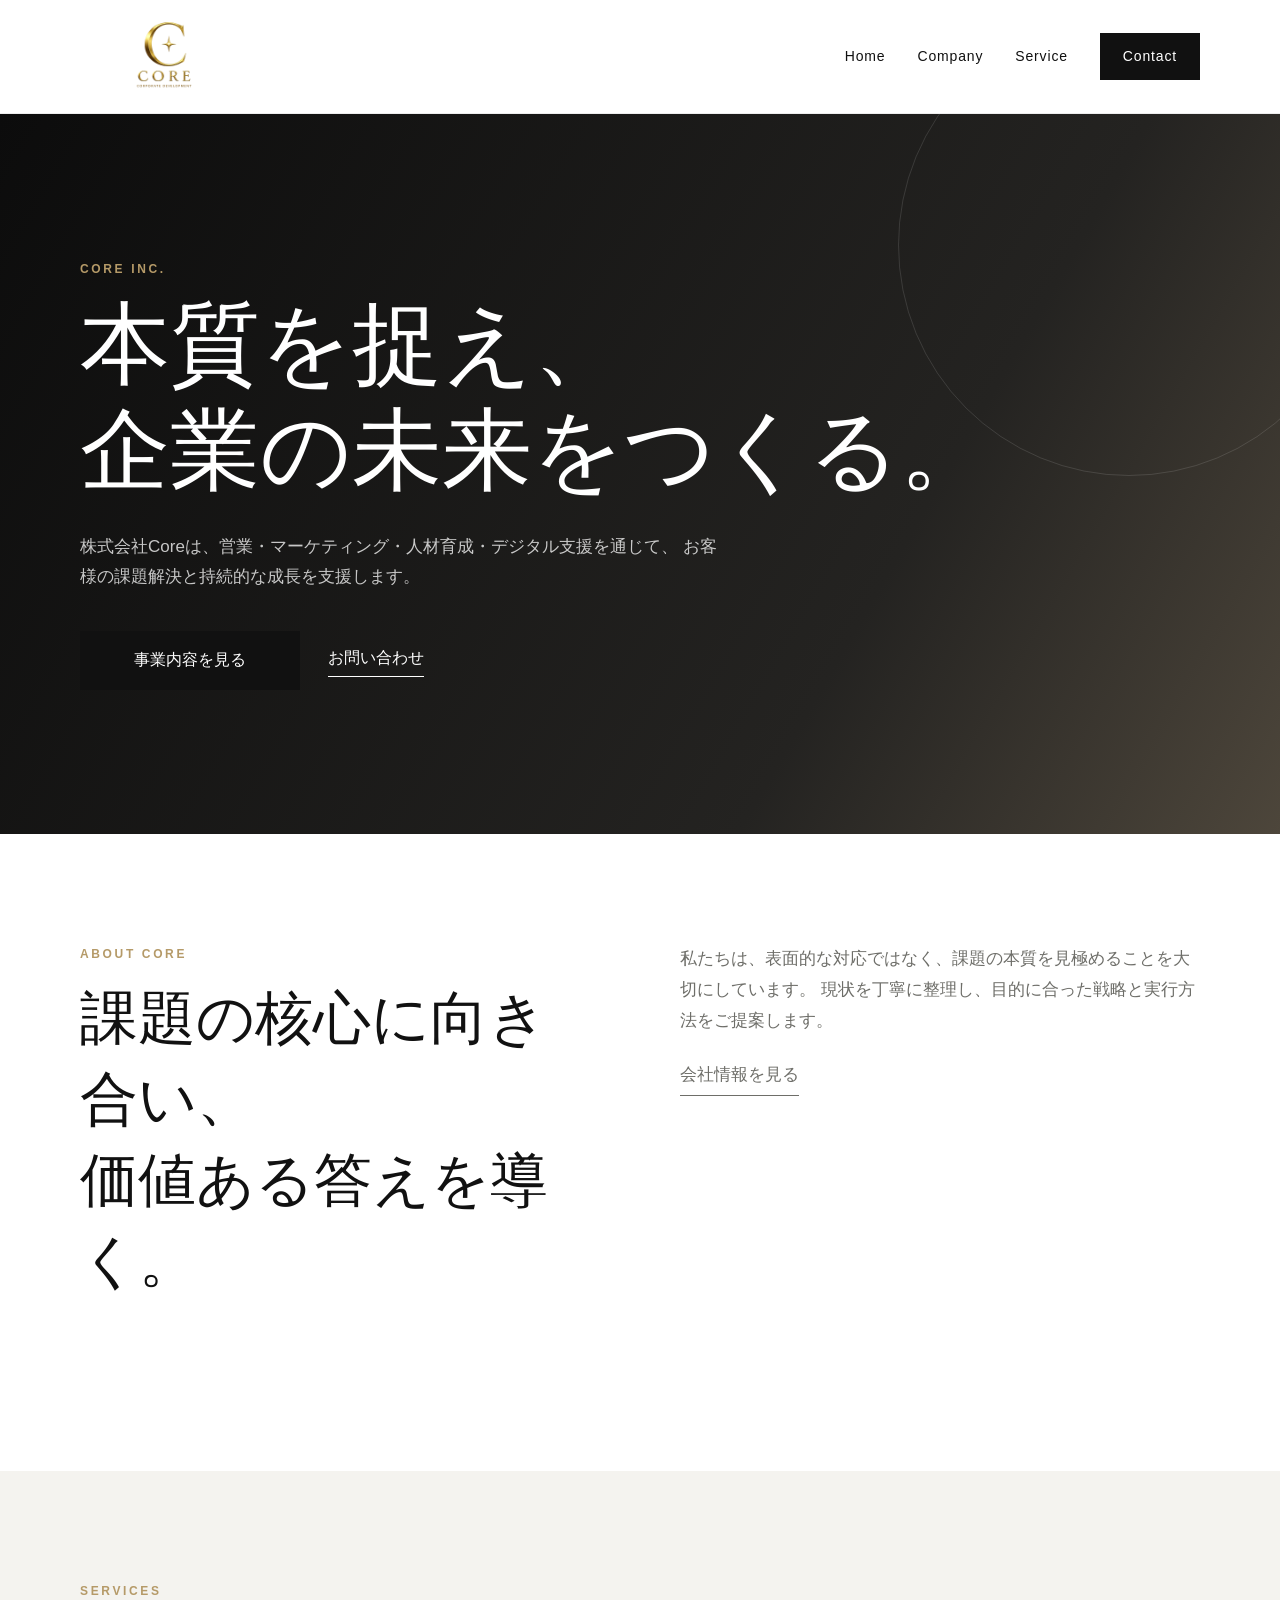
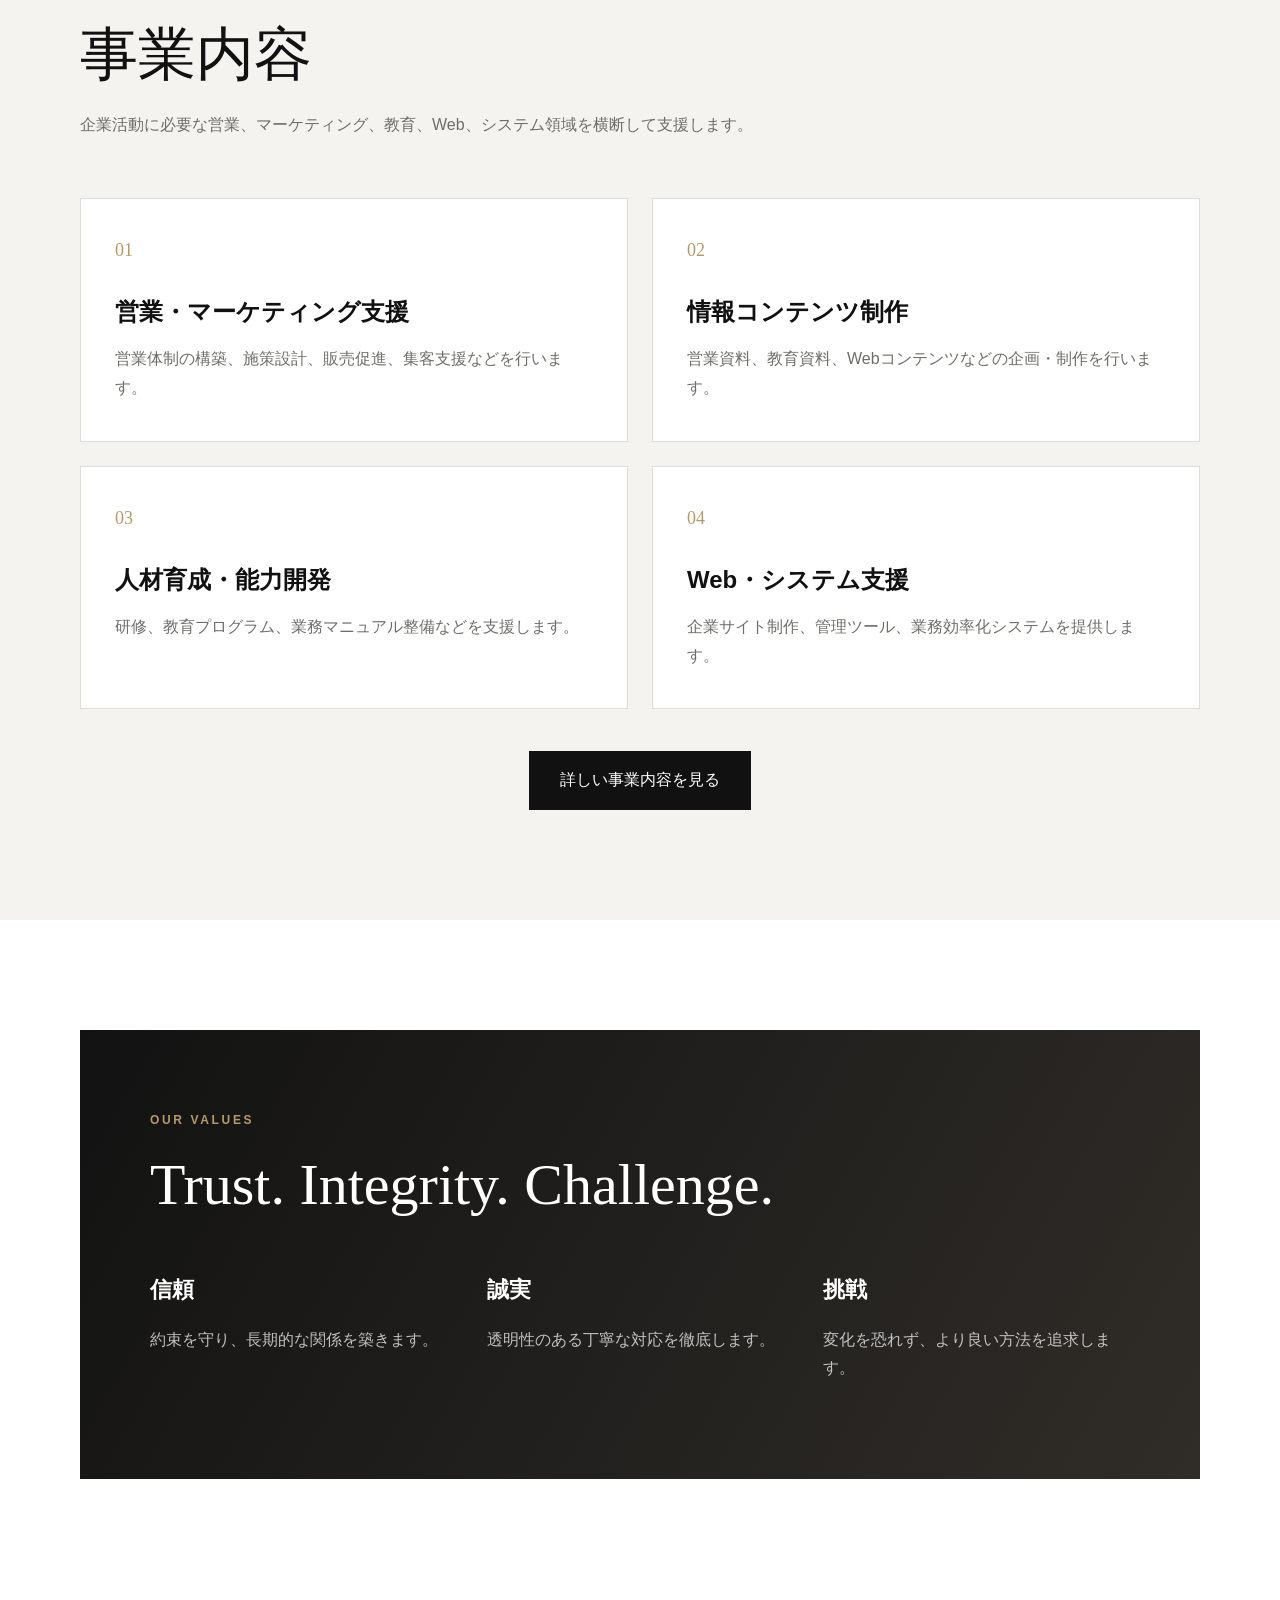
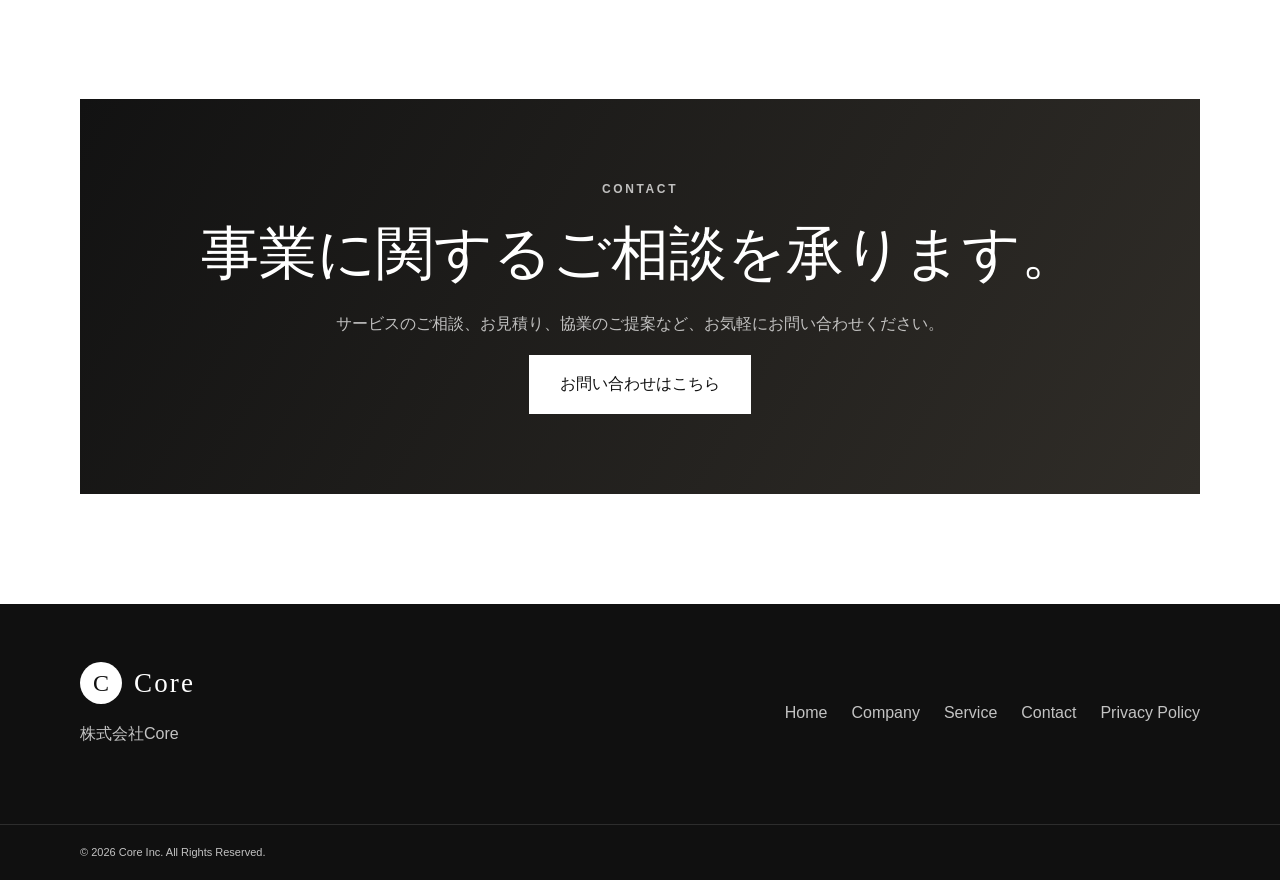
==== commit c76c0a3e: "ロゴ変更" ====
--- a/index.html
+++ b/index.html
@@ -13,11 +13,9 @@
 
   <header class="site-header">
     <div class="container header-inner">
-      <a href="./index.html" class="logo" aria-label="株式会社Core トップページ">
-        <span class="logo-mark">C</span>
-        <span class="logo-text">Core</span>
-      </a>
-
+     <a href="index.html" class="logo">
+  <img src="images/logo-core.png" alt="株式会社Core">
+</a>
       <button class="menu-toggle" type="button" aria-label="メニューを開く" aria-expanded="false">
         <span></span><span></span><span></span>
       </button>
--- a/css/style.css
+++ b/css/style.css
@@ -157,3 +157,22 @@
   .contact-form-wrap{padding:28px 20px}
   .footer-links{flex-direction:column}
 }
+.logo {
+  display: flex;
+  align-items: center;
+  text-decoration: none;
+}
+
+.logo img {
+  display: block;
+  width: 170px;
+  height: auto;
+  object-fit: contain;
+}
+
+@media (max-width: 768px) {
+ .logo img {
+    width: 240px;
+    height: auto;
+}
+}
